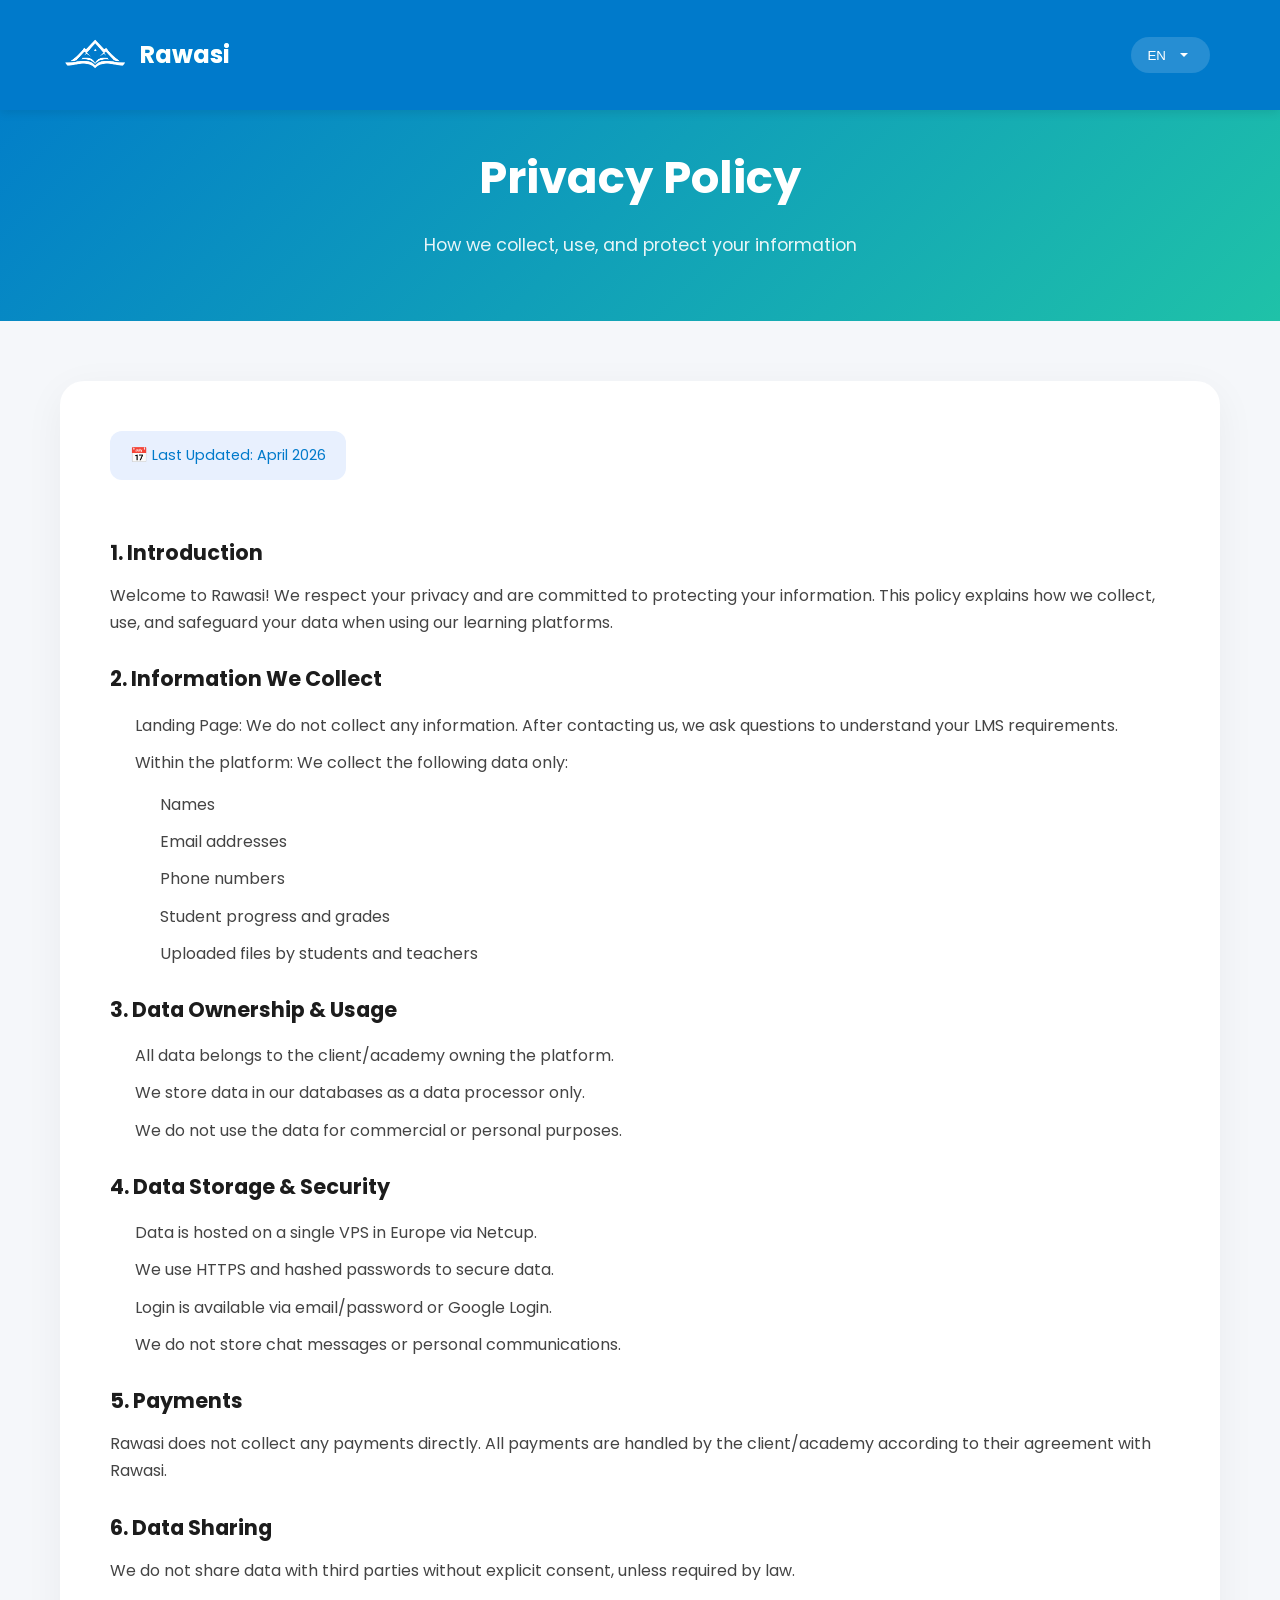
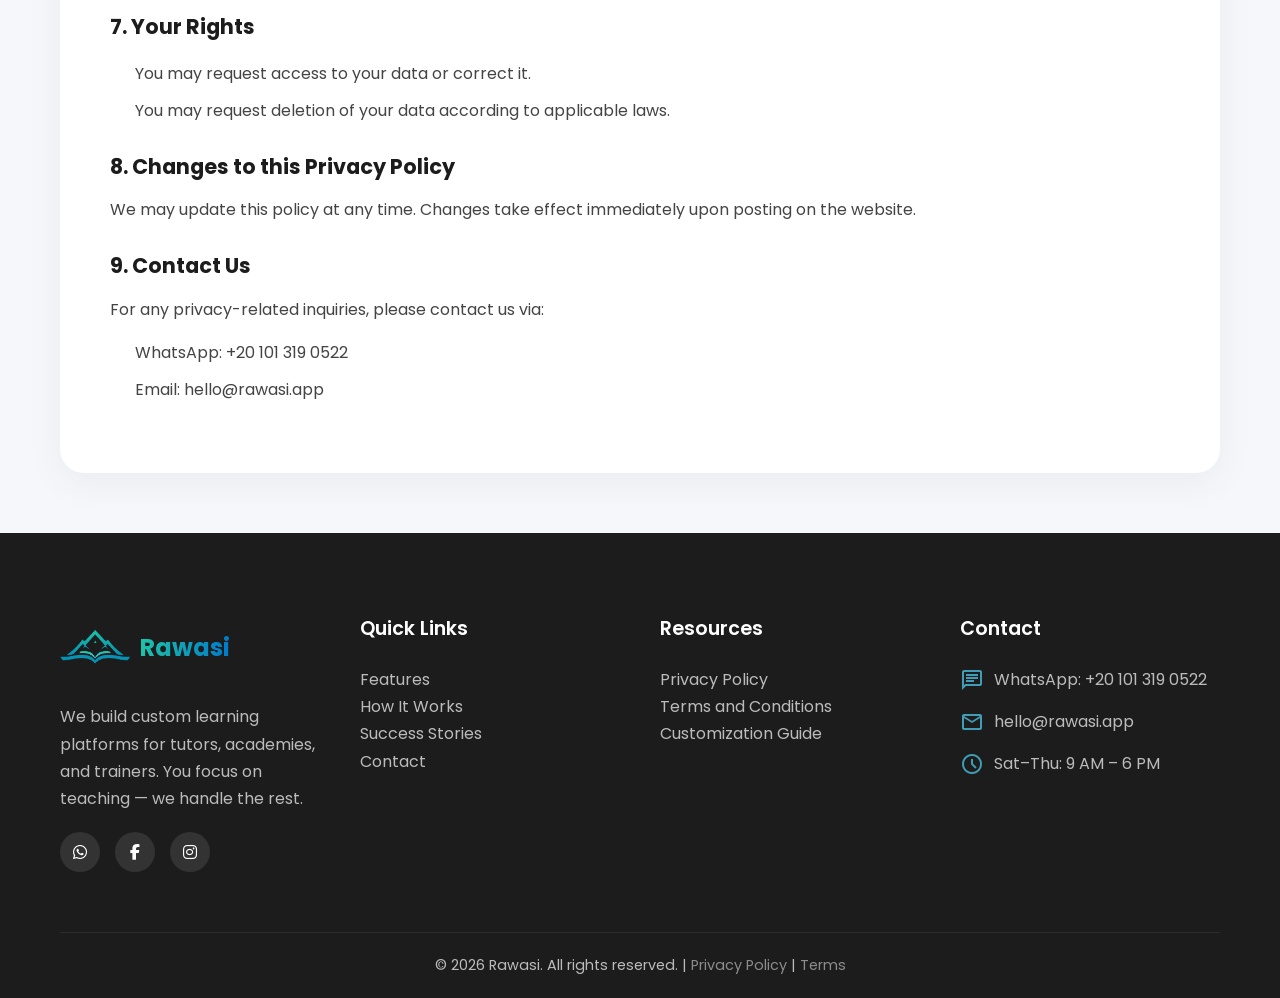
==== privacy-policy.html @ f0b0e308 "updates" ====
<!DOCTYPE html>
<html lang="en" dir="ltr">
<head>
    <meta charset="UTF-8">
    <title data-i18n="page_title">Privacy Policy - Rawasi</title>
    <meta name="viewport" content="width=device-width, initial-scale=1.0">
    <meta name="description" content="Rawasi privacy policy - how we handle your data">

    <!-- Fonts -->
    <link rel="stylesheet" href="https://fonts.googleapis.com/css2?family=Poppins:wght@300;400;500;600;700&display=swap">
    <link rel="stylesheet" href="https://fonts.googleapis.com/css2?family=Tajawal:wght@400;500;700&display=swap">
    <link rel="stylesheet" href="https://fonts.googleapis.com/css2?family=Material+Symbols+Outlined:opsz,wght,FILL,GRAD@24,400,1,0">
    <link rel="stylesheet" href="https://cdnjs.cloudflare.com/ajax/libs/font-awesome/6.4.0/css/all.min.css">
    <link rel="stylesheet" href="assets/css/index.css">

    <style>
        * {
            margin: 0;
            padding: 0;
            box-sizing: border-box;
        }

        :root {
            --primary: #007ACB;
            --primary-dark: #005F9A;
            --secondary: #1FC2A8;
            --accent: #50D4F6;
            --dark: #1C1C1C;
            --light: #FFFFFF;
            --gray: #6B7280;
            --gray-light: #f5f7fa;
            --transition: all 0.3s ease;
        }

        body {
            font-family: 'Poppins', sans-serif;
            color: var(--dark);
            line-height: 1.7;
            background-color: var(--light);
        }

        [lang="ar"] body {
            font-family: 'Tajawal', 'Poppins', sans-serif;
        }

        .container {
            max-width: 1200px;
            margin: 0 auto;
            padding: 0 20px;
        }

        /* Header */
        header {
            position: fixed;
            top: 0;
            left: 0;
            width: 100%;
            padding: 20px 0;
            z-index: 1000;
            transition: var(--transition);
            background: var(--primary);
            box-shadow: 0 2px 10px rgba(0,0,0,0.1);
        }

        .header-container {
            display: flex;
            justify-content: space-between;
            align-items: center;
        }

        .logo {
            display: flex;
            align-items: center;
            gap: 10px;
        }

        .logo img {
            width: 70px;
            height: 70px;
            border-radius: 12px;
            padding: 5px;
            filter: brightness(0) invert(1);
        }

        .logo-text {
            font-size: 1.5rem;
            font-weight: 700;
            color: white;
        }

        .nav-links {
            display: flex;
            gap: 30px;
            align-items: center;
        }

        .nav-link {
            color: white;
            font-weight: 500;
            transition: var(--transition);
        }

        .nav-link:hover {
            color: var(--accent);
        }

        .language-dropdown {
            position: relative;
        }

        .dropdown-toggle {
            display: flex;
            align-items: center;
            background: rgba(255,255,255,0.15);
            border: none;
            color: white;
            cursor: pointer;
            gap: 8px;
            padding: 8px 16px;
            border-radius: 30px;
            font-weight: 500;
        }

        .dropdown-menu {
            position: absolute;
            right: 0;
            top: 100%;
            background: white;
            border-radius: 12px;
            box-shadow: 0 10px 30px rgba(0,0,0,0.15);
            padding: 8px 0;
            min-width: 130px;
            display: none;
            z-index: 100;
        }

        .dropdown-menu.show {
            display: block;
        }

        .dropdown-menu button {
            width: 100%;
            text-align: left;
            padding: 10px 20px;
            background: none;
            border: none;
            cursor: pointer;
            display: flex;
            align-items: center;
            gap: 10px;
            transition: var(--transition);
        }

        .dropdown-menu button:hover {
            background: rgba(0,122,203,0.1);
            color: var(--primary);
        }

        .mobile-menu-btn {
            display: none;
            background: none;
            border: none;
            color: white;
            font-size: 1.8rem;
            cursor: pointer;
        }

        /* Page Header */
        .page-header {
            background: linear-gradient(135deg, var(--primary), var(--secondary));
            padding: 140px 0 60px;
            color: white;
            text-align: center;
        }

        .page-header h1 {
            font-size: 2.8rem;
            margin-bottom: 15px;
        }

        .page-header p {
            font-size: 1.1rem;
            opacity: 0.9;
        }

        /* Content Section */
        .content-section {
            padding: 60px 0;
            background: var(--gray-light);
        }

        .legal-card {
            background: white;
            border-radius: 24px;
            padding: 50px;
            box-shadow: 0 10px 40px rgba(0,0,0,0.05);
        }

        .legal-card h2 {
            color: var(--primary);
            font-size: 1.8rem;
            margin-top: 30px;
            margin-bottom: 15px;
        }

        .legal-card h2:first-of-type {
            margin-top: 0;
        }

        .legal-card h3 {
            font-size: 1.3rem;
            margin-top: 25px;
            margin-bottom: 12px;
            color: var(--dark);
        }

        .legal-card p {
            margin-bottom: 16px;
            color: #444;
        }

        .legal-card ul, .legal-card ol {
            margin: 15px 0 20px 25px;
        }

        .legal-card li {
            margin-bottom: 10px;
            color: #444;
        }

        .last-updated {
            background: #e8f0fe;
            padding: 12px 20px;
            border-radius: 12px;
            margin-bottom: 30px;
            font-size: 0.9rem;
            color: var(--primary);
            display: inline-block;
        }

        hr {
            margin: 30px 0;
            border: none;
            height: 1px;
            background: linear-gradient(90deg, transparent, var(--primary), transparent);
        }

        /* RTL Support */
        [dir="rtl"] {
            text-align: right;
        }

        [dir="rtl"] .legal-card ul,
        [dir="rtl"] .legal-card ol {
            margin: 15px 25px 20px 0;
        }

        [dir="rtl"] .dropdown-menu {
            right: auto;
            left: 0;
        }

        /* Responsive */
        @media (max-width: 768px) {
            .mobile-menu-btn {
                display: block;
            }
            .nav-links {
                position: fixed;
                top: 0;
                right: -100%;
                width: 80%;
                max-width: 300px;
                height: 100vh;
                background: var(--dark);
                flex-direction: column;
                padding: 80px 30px;
                transition: var(--transition);
                z-index: 999;
            }
            .nav-links.active {
                right: 0;
            }
            .page-header h1 {
                font-size: 2rem;
            }
            .legal-card {
                padding: 30px 20px;
            }
            .legal-card h2 {
                font-size: 1.5rem;
            }
        }

        @media (max-width: 480px) {
            .page-header {
                padding: 120px 0 40px;
            }
            .legal-card h2 {
                font-size: 1.3rem;
            }
        }

        .btn-back {
            display: inline-flex;
            align-items: center;
            gap: 8px;
            background: var(--primary);
            color: white;
            padding: 12px 24px;
            border-radius: 40px;
            font-weight: 500;
            margin-top: 30px;
            transition: var(--transition);
        }

        .btn-back:hover {
            background: var(--primary-dark);
            transform: translateX(-5px);
        }

        [dir="rtl"] .btn-back:hover {
            transform: translateX(5px);
        }
    </style>
</head>
<body>
<header id="header">
    <div class="container header-container">
        <a href="index.html" class="logo">
            <img src="assets/images/logo.png" alt="Rawasi Logo">
            <span class="logo-text" data-i18n="Rawasi">Rawasi</span>
        </a>
        <nav class="nav-links" id="nav-links">
            <div class="language-dropdown">
                <button class="dropdown-toggle" aria-expanded="false">
                    <span class="current-lang">EN</span>
                    <span class="material-symbols-outlined">arrow_drop_down</span>
                </button>
                <ul class="dropdown-menu">
                    <li><button data-lang="en">🇬🇧 English</button></li>
                    <li><button data-lang="ar">🇪🇬 العربية</button></li>
                </ul>
            </div>
        </nav>
        <button class="mobile-menu-btn" id="mobile-menu-btn">
            <span class="material-symbols-outlined">menu</span>
        </button>
    </div>
</header>

<main>
    <section class="page-header">
        <div class="container">
            <h1 data-i18n="privacy_page_title">Privacy Policy</h1>
            <p data-i18n="privacy_page_subtitle">How we collect, use, and protect your information</p>
        </div>
    </section>

    <section class="content-section">
        <div class="container">
            <div class="legal-card">
                <div class="last-updated" data-i18n="last_updated">📅 Last Updated: April, 2026</div>

                <!-- ENGLISH CONTENT -->
                <div class="policy-content-en" data-lang-content="en">
                    <h3>1. Introduction</h3>
                    <p>
                        Welcome to Rawasi! We respect your privacy and are committed to protecting your information. This policy explains how we collect, use, and safeguard your data when using our learning platforms.
                    </p>

                    <h3>2. Information We Collect</h3>
                    <ul>
                        <li>Landing Page: We do not collect any information. After contacting us, we ask questions to understand your LMS requirements.</li>
                        <li>Within the platform: We collect the following data only:
                            <ul>
                                <li>Names</li>
                                <li>Email addresses</li>
                                <li>Phone numbers</li>
                                <li>Student progress and grades</li>
                                <li>Uploaded files by students and teachers</li>
                            </ul>
                        </li>
                    </ul>

                    <h3>3. Data Ownership & Usage</h3>
                    <ul>
                        <li>All data belongs to the client/academy owning the platform.</li>
                        <li>We store data in our databases as a data processor only.</li>
                        <li>We do not use the data for commercial or personal purposes.</li>
                    </ul>

                    <h3>4. Data Storage & Security</h3>
                    <ul>
                        <li>Data is hosted on a single VPS in Europe via Netcup.</li>
                        <li>We use HTTPS and hashed passwords to secure data.</li>
                        <li>Login is available via email/password or Google Login.</li>
                        <li>We do not store chat messages or personal communications.</li>
                    </ul>

                    <h3>5. Payments</h3>
                    <p>
                        Rawasi does not collect any payments directly. All payments are handled by the client/academy according to their agreement with Rawasi.
                    </p>

                    <h3>6. Data Sharing</h3>
                    <p>
                        We do not share data with third parties without explicit consent, unless required by law.
                    </p>

                    <h3>7. Your Rights</h3>
                    <ul>
                        <li>You may request access to your data or correct it.</li>
                        <li>You may request deletion of your data according to applicable laws.</li>
                    </ul>

                    <h3>8. Changes to this Privacy Policy</h3>
                    <p>
                        We may update this policy at any time. Changes take effect immediately upon posting on the website.
                    </p>

                    <h3>9. Contact Us</h3>
                    <p>
                        For any privacy-related inquiries, please contact us via:
                    <ul>
                        <li>WhatsApp: +20 101 319 0522</li>
                        <li>Email: hello@rawasi.app</li>
                    </ul>
                    </p>
                </div>

                <!-- ARABIC CONTENT -->
                <div class="policy-content-ar" data-lang-content="ar" style="display: none;">
                    <h3>1. المقدمة</h3>
                    <p>
                        مرحبًا بكم في رواسي! نحن نحترم خصوصيتك وملتزمون بحماية معلوماتك. توضح هذه السياسة كيفية جمع واستخدام وحماية بياناتك عند استخدام منصاتنا التعليمية.
                    </p>

                    <h3>2. المعلومات التي نجمعها</h3>
                    <ul>
                        <li>على صفحة الهبوط: لا نقوم بجمع أي بيانات. بعد تواصلك معنا، نسألك عن احتياجاتك لإنشاء منصتك.</li>
                        <li>في المنصة التعليمية: نقوم بجمع البيانات التالية فقط:
                            <ul>
                                <li>الأسماء</li>
                                <li>البريد الإلكتروني</li>
                                <li>أرقام الهاتف</li>
                                <li>تقدم الطلاب ودرجاتهم</li>
                                <li>الملفات المرفوعة من قبل الطلاب والمعلمين</li>
                            </ul>
                        </li>
                    </ul>

                    <h3>3. ملكية البيانات واستخدامها</h3>
                    <ul>
                        <li>البيانات ملك للعميل/الأكاديمية التي تمتلك المنصة.</li>
                        <li>نخزن البيانات في قواعد بياناتنا كمعالج بيانات فقط.</li>
                        <li>لا نستخدم البيانات لأي أغراض تجارية أو شخصية.</li>
                    </ul>

                    <h3>4. تخزين البيانات وأمانها</h3>
                    <ul>
                        <li>يتم استضافة البيانات على VPS واحد في أوروبا عبر مزود CloudNetcup.</li>
                        <li>نستخدم بروتوكول HTTPS وكلمات مرور مشفرة لضمان الأمان.</li>
                        <li>تسجيل الدخول متاح عبر البريد الإلكتروني وكلمة المرور أو Google Login.</li>
                        <li>لا نقوم بتخزين محادثات الدعم أو أي تواصل شخصي.</li>
                    </ul>

                    <h3>5. المدفوعات</h3>
                    <p>
                        لا نقوم بجمع أي مدفوعات مباشرة. جميع المدفوعات تتم عبر العميل/الأكاديمية وفق اتفاقهم مع Rawasi.
                    </p>

                    <h3>6. مشاركة البيانات</h3>
                    <p>
                        لا يتم مشاركة البيانات مع أي طرف ثالث بدون موافقة صريحة، إلا إذا كان ذلك مطلوبًا بموجب القانون.
                    </p>

                    <h3>7. حقوقك</h3>
                    <ul>
                        <li>يمكنك طلب الوصول إلى بياناتك أو تصحيحها.</li>
                        <li>يمكنك طلب حذف بياناتك وفق القوانين المعمول بها.</li>
                    </ul>

                    <h3>8. تغييرات سياسة الخصوصية</h3>
                    <p>
                        يحق لنا تعديل هذه السياسة في أي وقت. ستصبح التعديلات سارية بمجرد نشرها على الموقع.
                    </p>

                    <h3>9. الاتصال بنا</h3>
                    <p>
                        لأي استفسارات حول سياسة الخصوصية، يرجى التواصل عبر:
                    <ul>
                        <li>واتساب: 01013190522</li>
                        <li>البريد الإلكتروني: hello@rawasi.app</li>
                    </ul>
                    </p>
                </div>
            </div>
        </div>
    </section>
</main>

<footer>
    <div class="container">
        <div class="footer-content">
            <div class="footer-about">
                <div class="footer-logo">
                    <img src="assets/images/logo.png" alt="Rawasi Logo">
                    <span class="footer-logo-text" data-i18n="Rawasi">Rawasi</span>
                </div>
                <p data-i18n="footer_about">We build custom learning platforms for tutors, academies, and trainers. No tech skills needed — just your vision, and we bring it to life.</p>
                <div class="social-links">
                    <a href="#" class="social-link"><i class="fab fa-whatsapp"></i></a>
                    <a href="#" class="social-link"><i class="fab fa-facebook-f"></i></a>
                    <a href="#" class="social-link"><i class="fab fa-instagram"></i></a>
                </div>
            </div>

            <div class="footer-links">
                <h3 class="footer-heading" data-i18n="footer_links1">Quick Links</h3>
                <ul class="footer-links">
                    <li><a href="#features" class="footer-link" data-i18n="footer_link1">Features</a></li>
                    <li><a href="#how-it-works" class="footer-link" data-i18n="footer_link_how">How It Works</a></li>
                    <li><a href="#testimonials" class="footer-link" data-i18n="footer_link_success">Success Stories</a></li>
                    <li><a href="#contact" class="footer-link" data-i18n="footer_link_contact">Contact</a></li>
                </ul>
            </div>

            <div class="footer-links">
                <h3 class="footer-heading" data-i18n="footer_links2">Resources</h3>
                <ul class="footer-links">
                    <li><a href="#" class="footer-link" data-i18n="footer_link5">FAQ</a></li>
                    <li><a href="#" class="footer-link" data-i18n="footer_link6">WhatsApp Support</a></li>
                    <li><a href="#" class="footer-link" data-i18n="footer_link7">Customization Guide</a></li>
                </ul>
            </div>

            <div class="footer-contact">
                <h3 class="footer-heading" data-i18n="footer_contact">Contact Us</h3>
                <p><span class="material-symbols-outlined icon">chat</span> <span data-i18n="footer_whatsapp">WhatsApp: +20 123 456 7890</span></p>
                <p><span class="material-symbols-outlined icon">mail</span> <span data-i18n="footer_email">hello@rawasi.app</span></p>
                <p><span class="material-symbols-outlined icon">schedule</span> <span data-i18n="footer_hours">Sat-Thu: 9am - 6pm</span></p>
            </div>
        </div>

        <div class="footer-bottom">
            <p>&copy; <span data-i18n="footer_copyright">2026 Rawasi. All rights reserved.</span> | <a href="#" class="footer-link" data-i18n="footer_privacy">Privacy Policy</a> | <a href="#" class="footer-link" data-i18n="footer_terms">Terms</a></p>
        </div>
    </div>
</footer>
<script src="assets/js/localization.js"></script>
<script>

    let currentLang = localStorage.getItem('rawasi-lang') || 'en';

    function updatePageLanguage(lang) {
        currentLang = lang;
        localStorage.setItem('rawasi-lang', lang);
        document.documentElement.lang = lang;
        document.documentElement.dir = lang === 'ar' ? 'rtl' : 'ltr';

        document.querySelectorAll('[data-i18n]').forEach(el => {
            const key = el.getAttribute('data-i18n');
            if (translations[lang] && translations[lang][key]) {
                if (el.tagName === 'INPUT' || el.tagName === 'TEXTAREA') {
                    el.value = translations[lang][key];
                } else {
                    el.innerHTML = translations[lang][key];
                }
            }
        });

        // Toggle content sections
        document.querySelectorAll('[data-lang-content]').forEach(section => {
            section.style.display = section.getAttribute('data-lang-content') === lang ? 'block' : 'none';
        });

        document.querySelectorAll('.current-lang').forEach(el => {
            el.textContent = lang === 'en' ? 'EN' : 'الع';
        });
    }

    // Mobile menu
    const mobileBtn = document.getElementById('mobile-menu-btn');
    const navLinks = document.getElementById('nav-links');
    if(mobileBtn) {
        mobileBtn.addEventListener('click', () => {
            navLinks.classList.toggle('active');
        });
    }

    // Language dropdown
    const dropdownToggle = document.querySelector('.dropdown-toggle');
    const dropdownMenu = document.querySelector('.dropdown-menu');
    if(dropdownToggle) {
        dropdownToggle.addEventListener('click', (e) => {
            e.stopPropagation();
            dropdownMenu.classList.toggle('show');
        });
    }

    document.querySelectorAll('.dropdown-menu button').forEach(btn => {
        btn.addEventListener('click', (e) => {
            const lang = btn.dataset.lang;
            updatePageLanguage(lang);
            dropdownMenu.classList.remove('show');
        });
    });

    document.addEventListener('click', () => {
        if(dropdownMenu) dropdownMenu.classList.remove('show');
    });

    // Initialize
    updatePageLanguage(currentLang);
</script>
</body>
</html>
---- assets/css/index.css ----
:root {
    --primary: #007ACB;        /* Main blue from the mountain */
    --primary-dark: #005F9A;   /* Darker shade for hover/effects */
    --secondary: #1FC2A8;      /* Greenish-teal from the base/book */
    --accent: #50D4F6;         /* Light cyan accent (snow/highlight) */
    --accent-light: #A1ECFB;   /* Lighter aqua tone */
    --neutral: #F5F7F9;        /* Light neutral for backgrounds */
    --dark: #1C1C1C;           /* Almost black for contrast */
    --light: #FFFFFF;          /* Pure white */
    --gray: #6B7280;           /* Medium gray for UI */
    --success: #28A745;
    --warning: #FFC107;
    --danger: #DC3545;
    --transition: all 0.3s cubic-bezier(0.25, 0.8, 0.25, 1);
    --shadow-sm: 0 1px 3px rgba(0, 0, 0, 0.12), 0 1px 2px rgba(0, 0, 0, 0.24);
    --shadow-md: 0 4px 6px rgba(0, 0, 0, 0.1), 0 1px 3px rgba(0, 0, 0, 0.08);
    --shadow-lg: 0 10px 20px rgba(0, 0, 0, 0.1), 0 6px 6px rgba(0, 0, 0, 0.1);
    --shadow-xl: 0 15px 30px rgba(0, 0, 0, 0.11), 0 10px 10px rgba(0, 0, 0, 0.08);
}


* {
    margin: 0;
    padding: 0;
    box-sizing: border-box;
}

ul {
    list-style: none;
}

body {
    font-family: 'Poppins', sans-serif;
    color: var(--dark);
    line-height: 1.6;
    overflow-x: hidden;
    background-color: var(--light);
}

a {
    text-decoration: none;
    color: inherit;
}

.container {
    width: 100%;
    max-width: 1200px;
    margin: 0 auto;
    padding: 0 20px;
}

/* Animations */
@keyframes fadeIn {
    from {
        opacity: 0;
    }
    to {
        opacity: 1;
    }
}

@keyframes slideUp {
    from {
        opacity: 0;
        transform: translateY(30px);
    }
    to {
        opacity: 1;
        transform: translateY(0);
    }
}

@keyframes slideLeft {
    from {
        opacity: 0;
        transform: translateX(30px);
    }
    to {
        opacity: 1;
        transform: translateX(0);
    }
}

@keyframes slideRight {
    from {
        opacity: 0;
        transform: translateX(-30px);
    }
    to {
        opacity: 1;
        transform: translateX(0);
    }
}

/* Add to your CSS: */
.desktop-auth {
    display: flex;
    align-items: center;
}

.mobile-auth {
    display: none;
}

@media (max-width: 768px) {
    .desktop-auth {
        display: none;
    }

    .mobile-auth {
        display: flex;
        flex-direction: column;
        gap: 10px;
        padding: 20px;
        margin-top: auto; /* Push to bottom of drawer */
    }

    .mobile-auth .btn {
        width: 100%;
    }
}

@keyframes float {
    0% {
        transform: translateY(0px);
    }
    50% {
        transform: translateY(-10px);
    }
    100% {
        transform: translateY(0px);
    }
}

/* Add dropdown styles: */
.language-dropdown {
    position: relative;
    margin-right: 15px;
}

.dropdown-toggle {
    display: flex;
    align-items: center;
    background: none;
    border: none;
    color: white;
    cursor: pointer;
    gap: 5px;
}

.dropdown-menu {
    position: absolute;
    right: 0;
    top: 100%;
    background: white;
    border-radius: 8px;
    box-shadow: 0 2px 10px rgba(0, 0, 0, 0.1);
    padding: 10px 0;
    min-width: 120px;
    display: none;
    z-index: 100;
}

.dropdown-menu.show {
    display: block;
}

.dropdown-menu button {
    width: 100%;
    text-align: left;
    padding: 8px 15px;
    background: none;
    border: none;
    cursor: pointer;
}

/* Mobile styles */
@media (max-width: 768px) {
    .language-dropdown {
        margin: 20px 0;
        width: 100%;
    }

    .dropdown-menu {
        position: static;
        width: 100%;
    }
}

.animate {
    opacity: 0;
}

.fade-in {
    animation: fadeIn 1s ease forwards;
}

.slide-up {
    animation: slideUp 0.8s ease forwards;
}

.slide-left {
    animation: slideLeft 0.8s ease forwards;
}

.slide-right {
    animation: slideRight 0.8s ease forwards;
}

.float {
    animation: float 3s ease-in-out infinite;
}

.delay-1 {
    animation-delay: 0.2s;
}

.delay-2 {
    animation-delay: 0.4s;
}

.delay-3 {
    animation-delay: 0.6s;
}

.delay-4 {
    animation-delay: 0.8s;
}

/* Header */
header {
    position: fixed;
    top: 0;
    left: 0;
    width: 100%;
    padding: 20px 0;
    z-index: 1000;
    transition: var(--transition);
}

header.scrolled {
    background-color: var(--primary);
    box-shadow: var(--shadow-md);
    padding: 15px 0;
}

.header-container {
    display: flex;
    justify-content: space-between;
    align-items: center;
}

.logo {
    display: flex;
    align-items: center;
    gap: 10px;

}

.scrolled .logo {
    filter: brightness(0) invert(1);
}

.scrolled .logo-text {
    color: white;
}

.logo img {
    width: 70px;
    height: 70px;
}

.logo-text {
    font-size: 1.5rem;
    font-weight: 700;
    background: linear-gradient(90deg, var(--secondary), var(--accent));
    -webkit-background-clip: text;
    background-clip: text;
    color: transparent;
}

.nav-links {
    display: flex;
    gap: 30px;
}

.nav-link {
    color: white;
    font-weight: 500;
    position: relative;
    transition: var(--transition);
}

.nav-link:hover {
    color: var(--accent);
}

.nav-link::after {
    content: '';
    position: absolute;
    bottom: -5px;
    left: 0;
    width: 0;
    height: 2px;
    background: var(--accent);
    transition: var(--transition);
}

.nav-link:hover::after {
    width: 100%;
}

.header-actions {
    display: flex;
    gap: 15px;
}

/* Updated Header Actions */
.header-actions {
    display: flex;
    align-items: center;
    gap: 15px;
}

/* Language Dropdown - Enhanced */
.language-dropdown {
    position: relative;
    margin-right: 10px;
}

.dropdown-toggle {
    display: flex;
    align-items: center;
    background: rgba(255, 255, 255, 0.1);
    border: none;
    color: white;
    cursor: pointer;
    gap: 8px;
    padding: 8px 16px;
    border-radius: 30px;
    font-weight: 500;
    transition: var(--transition);
    margin: auto;
}

.dropdown-toggle:hover {
    background: rgba(255, 255, 255, 0.2);
}

.dropdown-toggle .material-symbols-outlined {
    font-size: 20px;
    transition: transform 0.3s ease;
}

.dropdown-toggle[aria-expanded="true"] .material-symbols-outlined {
    transform: rotate(180deg);
}

.dropdown-menu {
    position: absolute;
    right: 0;
    top: calc(100% + 10px);
    background: white;
    border-radius: 12px;
    box-shadow: var(--shadow-xl);
    padding: 10px 0;
    min-width: 140px;
    display: none;
    z-index: 100;
    opacity: 0;
    transform: translateY(10px);
    transition: all 0.3s ease;
}

.dropdown-menu.show {
    display: block;
    opacity: 1;
    transform: translateY(0);
}

.dropdown-menu button {
    width: 100%;
    text-align: left;
    padding: 10px 20px;
    background: none;
    border: none;
    cursor: pointer;
    display: flex;
    align-items: center;
    gap: 10px;
    transition: var(--transition);
}

.dropdown-menu button:hover {
    background: rgba(78, 99, 217, 0.1);
    color: var(--primary);
}

/* Auth Buttons - Desktop */
.desktop-auth {
    display: flex;
    gap: 10px;
}

/* Auth Buttons - Mobile */
.mobile-auth {
    display: none;
    flex-direction: column;
    gap: 12px;
    padding: 20px;
    margin-top: 20px;
    width: 100%;
}

.mobile-auth .btn {
    width: 100%;
    text-align: center;
}

/* Mobile Menu Adjustments */
@media (max-width: 768px) {
    .desktop-auth {
        display: none;
    }

    .mobile-auth {
        display: flex;
    }

    .language-dropdown {
        margin: 20px 0;
        width: 100%;
    }

    .dropdown-menu {
        width: 100%;
        box-shadow: none;
        background: rgba(255, 255, 255);
    }

    .dropdown-menu button {
        color: black;
        padding: 12px 20px;
    }

    .dropdown-menu button:hover {
        background: var(--primary);
        color: white;
    }

    .nav-links {
        align-items: flex-start;
        padding: 30px;
    }
}

.btn {
    display: inline-flex;
    align-items: center;
    justify-content: center;
    padding: 10px 20px;
    border-radius: 30px;
    font-weight: 500;
    transition: var(--transition);
    cursor: pointer;
}

.btn-outline {
    border: 2px solid white;
    color: white;
    background: transparent;
}

.btn-outline:hover {
    background: white;
    color: var(--dark);
}

.btn-primary {
    background: linear-gradient(135deg, var(--secondary), var(--primary));
    color: white;
    border: none;
    box-shadow: var(--shadow-sm);
}

.btn-primary:hover {
    transform: translateY(-2px);
    box-shadow: var(--shadow-md);
}

.mobile-menu-btn {
    display: none;
    background: none;
    border: none;
    color: white;
    font-size: 1.5rem;
    cursor: pointer;
}

/* Hero Section */
.hero {
    position: relative;
    height: 100vh;
    min-height: 700px;
    display: flex;
    align-items: center;
    background: linear-gradient(rgba(11, 12, 13, 0.7), rgba(11, 12, 13, 0.7)), url('../images/background.jpg') no-repeat center center/cover;
    overflow: hidden;
    clip-path: ellipse(100% 100% at 50% 0%);
}


.hero-content {
    text-align: center;
    color: white;
    max-width: 800px;
    margin: 0 auto;
    padding-top: 80px;
}

.hero-title {
    font-size: 3.5rem;
    font-weight: 700;
    margin-bottom: 20px;
    line-height: 1.2;
}

.hero-subtitle {
    font-size: 1.2rem;
    margin-bottom: 30px;
    opacity: 0.9;
}

.highlight {
    background: linear-gradient(90deg, var(--accent), var(--secondary));
    -webkit-background-clip: text;
    background-clip: text;
    color: transparent;
}

.hero-cta {
    display: flex;
    gap: 15px;
    justify-content: center;
    margin-top: 40px;
}

.btn-lg {
    padding: 15px 30px;
    font-size: 1.1rem;
}

.btn-accent {
    background: var(--accent);
    color: var(--dark);
    font-weight: 600;
}

.btn-accent:hover {
    transform: translateY(-2px);
    box-shadow: 0 10px 20px rgba(56, 224, 242, 0.3);
}

.scroll-down {
    position: absolute;
    bottom: 30px;
    left: 50%;
    transform: translateX(-50%);
    color: white;
    font-size: 1.5rem;
    animation: float 2s ease-in-out infinite;
    cursor: pointer;
}

/* Features Section */
.section {
    padding: 50px 0;
}

.section-title {
    text-align: center;
    margin-bottom: 60px;
}

.section-title h2 {
    font-size: 2.5rem;
    font-weight: 700;
    margin-bottom: 15px;
    background: linear-gradient(90deg, var(--primary), var(--secondary));
    -webkit-background-clip: text;
    background-clip: text;
    color: transparent;
}

.section-title p {
    font-size: 1.1rem;
    color: var(--gray);
    max-width: 700px;
    margin: 0 auto;
}

.features-grid {
    display: grid;
    grid-template-columns: repeat(auto-fit, minmax(300px, 1fr));
    gap: 30px;
}

.feature-card {
    background: white;
    border-radius: 15px;
    padding: 30px;
    box-shadow: var(--shadow-sm);
    transition: var(--transition);
    text-align: center;
}

.feature-card:hover {
    transform: translateY(-10px);
    box-shadow: var(--shadow-lg);
}

.feature-icon {
    width: 80px;
    height: 80px;
    margin: 0 auto 20px;
    display: flex;
    align-items: center;
    justify-content: center;
    background: linear-gradient(135deg, var(--primary), var(--secondary));
    border-radius: 20px;
    color: white;
    font-size: 2rem;
    box-shadow: 0 10px 20px rgba(78, 99, 217, 0.2);
}

.feature-card h3 {
    font-size: 1.3rem;
    margin-bottom: 15px;
    color: var(--dark);
}

.feature-card p {
    color: var(--gray);
}

/* Pricing Section */
.pricing {
    background-color: #f8f9ff;
}

.toggle-container {
    display: flex;
    align-items: center;
    justify-content: center;
    margin-bottom: 50px;
    gap: 15px;
}

.toggle-label {
    font-weight: 500;
    color: var(--gray);
    transition: var(--transition);
}

.toggle-label.active {
    color: var(--primary);
    font-weight: 600;
}

.toggle-switch {
    position: relative;
    display: inline-block;
    width: 60px;
    height: 30px;
}

.toggle-switch input {
    opacity: 0;
    width: 0;
    height: 0;
}

.slider {
    position: absolute;
    cursor: pointer;
    top: 0;
    left: 0;
    right: 0;
    bottom: 0;
    background: linear-gradient(135deg, var(--primary), var(--secondary));
    transition: var(--transition);
    border-radius: 34px;
}

.slider:before {
    position: absolute;
    content: "";
    height: 22px;
    width: 22px;
    left: 4px;
    bottom: 4px;
    background-color: white;
    transition: var(--transition);
    border-radius: 50%;
}

input:checked + .slider:before {
    transform: translateX(30px);
}

.pricing-cards {
    display: grid;
    grid-template-columns: repeat(auto-fit, minmax(280px, 1fr));
    gap: 25px;
}

.pricing-card {
    background: white;
    border-radius: 15px;
    padding: 30px;
    box-shadow: var(--shadow-sm);
    transition: var(--transition);
    position: relative;
    overflow: hidden;
}

.pricing-card:hover {
    transform: translateY(-5px);
    box-shadow: var(--shadow-md);
}

.pricing-card.popular {
    border: 2px solid var(--primary);
    position: relative;
}

.popular-badge {
    position: absolute;
    top: 15px;
    right: 15px;
    background: linear-gradient(135deg, var(--primary), var(--secondary));
    color: white;
    padding: 5px 15px;
    border-radius: 20px;
    font-size: 0.8rem;
    font-weight: 600;
}

.pricing-card h3 {
    font-size: 1.5rem;
    margin-bottom: 15px;
    color: var(--dark);
}

.price {
    font-size: 2.5rem;
    font-weight: 700;
    margin-bottom: 15px;
    color: var(--primary);
}

.price span {
    font-size: 1rem;
    font-weight: 400;
    color: var(--gray);
}

.price-desc {
    color: var(--gray);
    margin-bottom: 25px;
    min-height: 60px;
}

.divider {
    height: 1px;
    background: #eee;
    margin: 20px 0;
}

.feature-list {
    margin-bottom: 30px;
}

.feature-item {
    display: flex;
    align-items: center;
    margin-bottom: 12px;
    font-size: 0.95rem;
}

.feature-item .icon {
    color: var(--success);
    margin-right: 10px;
    font-size: 1.2rem;
}

.pricing-btn {
    width: 100%;
    padding: 12px;
    border-radius: 30px;
    font-weight: 600;
    transition: var(--transition);
    text-align: center;
    display: block;
}

.btn-outline-primary {
    border: 2px solid var(--primary);
    color: var(--primary);
    background: transparent;
}

.btn-outline-primary:hover {
    background: var(--primary);
    color: white;
}

/* CTA Section */
.cta {
    background: linear-gradient(135deg, var(--primary), var(--secondary));
    color: white;
    padding: 100px 0;
    text-align: center;
    position: relative;
    overflow: hidden;
}

.cta::before {
    content: '';
    position: absolute;
    top: 0;
    left: 0;
    width: 100%;
    height: 100%;
    background: url('https://www.transparenttextures.com/patterns/diagonal-striped-brick.png');
    opacity: 0.05;
    pointer-events: none;
}

.cta h2 {
    font-size: 2.5rem;
    margin-bottom: 20px;
    font-weight: 700;
}

.cta p {
    font-size: 1.2rem;
    max-width: 700px;
    margin: 0 auto 40px;
    opacity: 0.9;
}

.cta-btn {
    background: white;
    color: var(--primary);
    font-weight: 600;
    padding: 15px 40px;
    border-radius: 30px;
    display: inline-block;
    box-shadow: 0 10px 30px rgba(0, 0, 0, 0.2);
    transition: var(--transition);
}

.cta-btn:hover {
    transform: translateY(-5px) scale(1.05);
    box-shadow: 0 15px 40px rgba(0, 0, 0, 0.3);
}

/* Footer */
footer {
    background-color: var(--dark);
    color: white;
    padding: 80px 0 0;
}

.footer-content {
    display: grid;
    grid-template-columns: repeat(auto-fit, minmax(200px, 1fr));
    gap: 40px;
    margin-bottom: 60px;
}

.footer-logo {
    display: flex;
    align-items: center;
    gap: 10px;
    margin-bottom: 20px;
}

.footer-logo img {
    width: 70px;
    height: 70px;
}

.footer-logo-text {
    font-size: 1.5rem;
    font-weight: 700;
    background: linear-gradient(90deg, var(--secondary), var(--primary));
    -webkit-background-clip: text;
    background-clip: text;
    color: transparent;
}

.footer-about p {
    opacity: 0.7;
    margin-bottom: 20px;
}

.social-links {
    display: flex;
    gap: 15px;
}

.social-link {
    width: 40px;
    height: 40px;
    border-radius: 50%;
    background: rgba(255, 255, 255, 0.1);
    display: flex;
    align-items: center;
    justify-content: center;
    transition: var(--transition);
    color: white;
}

.social-link:hover {
    background: var(--primary);
    transform: translateY(-3px);
}

.footer-heading {
    font-size: 1.2rem;
    font-weight: 600;
    margin-bottom: 20px;
    color: white;
}

.footer-links {
    list-style: none;
}

.footer-link {
    margin-bottom: 12px;
    opacity: 0.7;
    transition: var(--transition);
}

.footer-link:hover {
    opacity: 1;
    color: var(--accent);
    padding-left: 5px;
}

.footer-contact p {
    display: flex;
    align-items: center;
    gap: 10px;
    margin-bottom: 15px;
    opacity: 0.7;
}

.footer-contact .icon {
    color: var(--accent);
}

.footer-bottom {
    padding: 20px 0;
    border-top: 1px solid rgba(255, 255, 255, 0.1);
    text-align: center;
    opacity: 0.7;
    font-size: 0.9rem;
}

/* Responsive */
@media (max-width: 992px) {
    .hero-title {
        font-size: 2.8rem;
    }

    .section {
        padding: 80px 0;
    }
}

@media (max-width: 768px) {
    .mobile-menu-btn {
        display: block;
        z-index: 1001;
    }

    .nav-links {
        position: fixed;
        top: 0;
        right: -100%;
        width: 80%;
        max-width: 300px;
        height: 100vh;
        background: var(--dark);
        flex-direction: column;
        align-items: center;
        justify-content: center;
        gap: 30px;
        transition: var(--transition);
        z-index: 1000;
    }

    .nav-links.active {
        right: 0;
    }

    .hero-title {
        font-size: 2.3rem;
    }

    .hero-subtitle {
        font-size: 1.1rem;
    }

    .hero-cta {
        flex-direction: column;
        gap: 15px;
    }

    .section-title h2 {
        font-size: 2rem;
    }

    .cta h2 {
        font-size: 2rem;
    }
}

@media (max-width: 576px) {
    .hero-title {
        font-size: 2rem;
    }

    .section-title h2 {
        font-size: 1.8rem;
    }

    .pricing-cards {
        grid-template-columns: 1fr;
    }

    .cta h2 {
        font-size: 1.8rem;
    }

    .hero {
        position: sticky;
        top: 0;
        height: 100vh;
        background: linear-gradient(rgba(11, 12, 13, 0.7), rgba(11, 12, 13, 0.7)), url('../images/background.jpg') no-repeat center center/cover;
        display: flex;
        align-items: center;
        justify-content: center;
        z-index: 1;
        transition: all 0.5s ease;
        will-change: opacity, transform;
        clip-path: none;
    }

    .hero.scrolled {
        opacity: 0;
        transform: translateY(-50px);
        pointer-events: none;
    }

}

.pricing-card.enterprise {
    border: 2px solid var(--secondary);
    position: relative;
}

.pricing-card.enterprise::before {
    content: '';
    position: absolute;
    top: 0;
    left: 0;
    right: 0;
    height: 4px;
    background: linear-gradient(90deg, var(--primary), var(--secondary));
}

.pricing-card.enterprise .popular-badge {
    background: linear-gradient(135deg, var(--secondary), var(--primary-dark));
}

.pricing-card.enterprise .feature-item .icon {
    color: var(--secondary);
}

.pricing-card.enterprise .pricing-btn {
    background: linear-gradient(135deg, var(--secondary), var(--primary-dark));
    color: white;
    border: none;
}

/* RTL Layout */
[dir="rtl"] {
    text-align: right;
}

[dir="rtl"] .hero-cta,
[dir="rtl"] .features-grid,
[dir="rtl"] .pricing-cards {
    direction: rtl;
}

[dir="rtl"] .nav-link::after {
    left: auto;
    right: 0;
}

[dir="rtl"] .popular-badge {
    right: auto;
    left: 15px;
}

[dir="rtl"] .social-links,
[dir="rtl"] .footer-content {
    direction: rtl;
}

/* Language switcher */
.language-switcher {
    display: flex;
    gap: 10px;
    margin-left: 20px;
}

.lang-btn {
    background: none;
    border: none;
    color: white;
    cursor: pointer;
    font-weight: 600;
    padding: 5px 10px;
    border-radius: 4px;
    transition: var(--transition);
    font-family: 'Poppins', 'Tajawal', sans-serif;
}

.lang-btn.active {
    background: rgba(255, 255, 255, 0.2);
}

[dir="rtl"] .feature-item .icon {
    margin-right: 0;
    margin-left: 10px;
}

[lang="ar"] body {
    font-family: 'Tajawal', 'Poppins', sans-serif;
}

[lang="ar"] .material-symbols-outlined {
    font-family: 'Material Symbols Outlined';
}

/* Section spacing */
.social-proof-section {
    padding: 80px 0;
}

/* Card */
.testimonial-card {
    max-width: 720px;
    margin: 0 auto;
    padding: 32px 28px;
    border-radius: 16px;
    background: #fff;
    border: 1px solid #eee;
    box-shadow: 0 10px 30px rgba(0,0,0,0.04);
    text-align: center;
}

/* Header (logo) */
.testimonial-header {
    margin-bottom: 20px;
}

.testimonial-logo {
    max-height: 100px;
    object-fit: contain;
    opacity: 0.9;
}

/* Text */
.testimonial-text {
    font-size: 16px;
    line-height: 1.9;
    color: #333;
    margin-bottom: 20px;
    font-weight: 400;
}

/* Stars */
.testimonial-rating {
    margin-bottom: 16px;
}

.testimonial-rating i {
    color: #FFB800;
    margin: 0 2px;
    font-size: 14px;
}

/* Author block */
.testimonial-author {
    font-size: 15px;
    color: #222;
}

.testimonial-author strong {
    display: block;
    font-size: 16px;
    margin-bottom: 4px;
}

/* Stats */
.author-stats {
    font-size: 14px;
    color: #666;
    margin-top: 2px;
}

/* Role */
.author-role {
    font-size: 13px;
    color: #999;
    margin-top: 6px;
}

/* Responsive */
@media (max-width: 768px) {
    .testimonial-card {
        padding: 24px 18px;
    }

    .testimonial-text {
        font-size: 15px;
    }
}
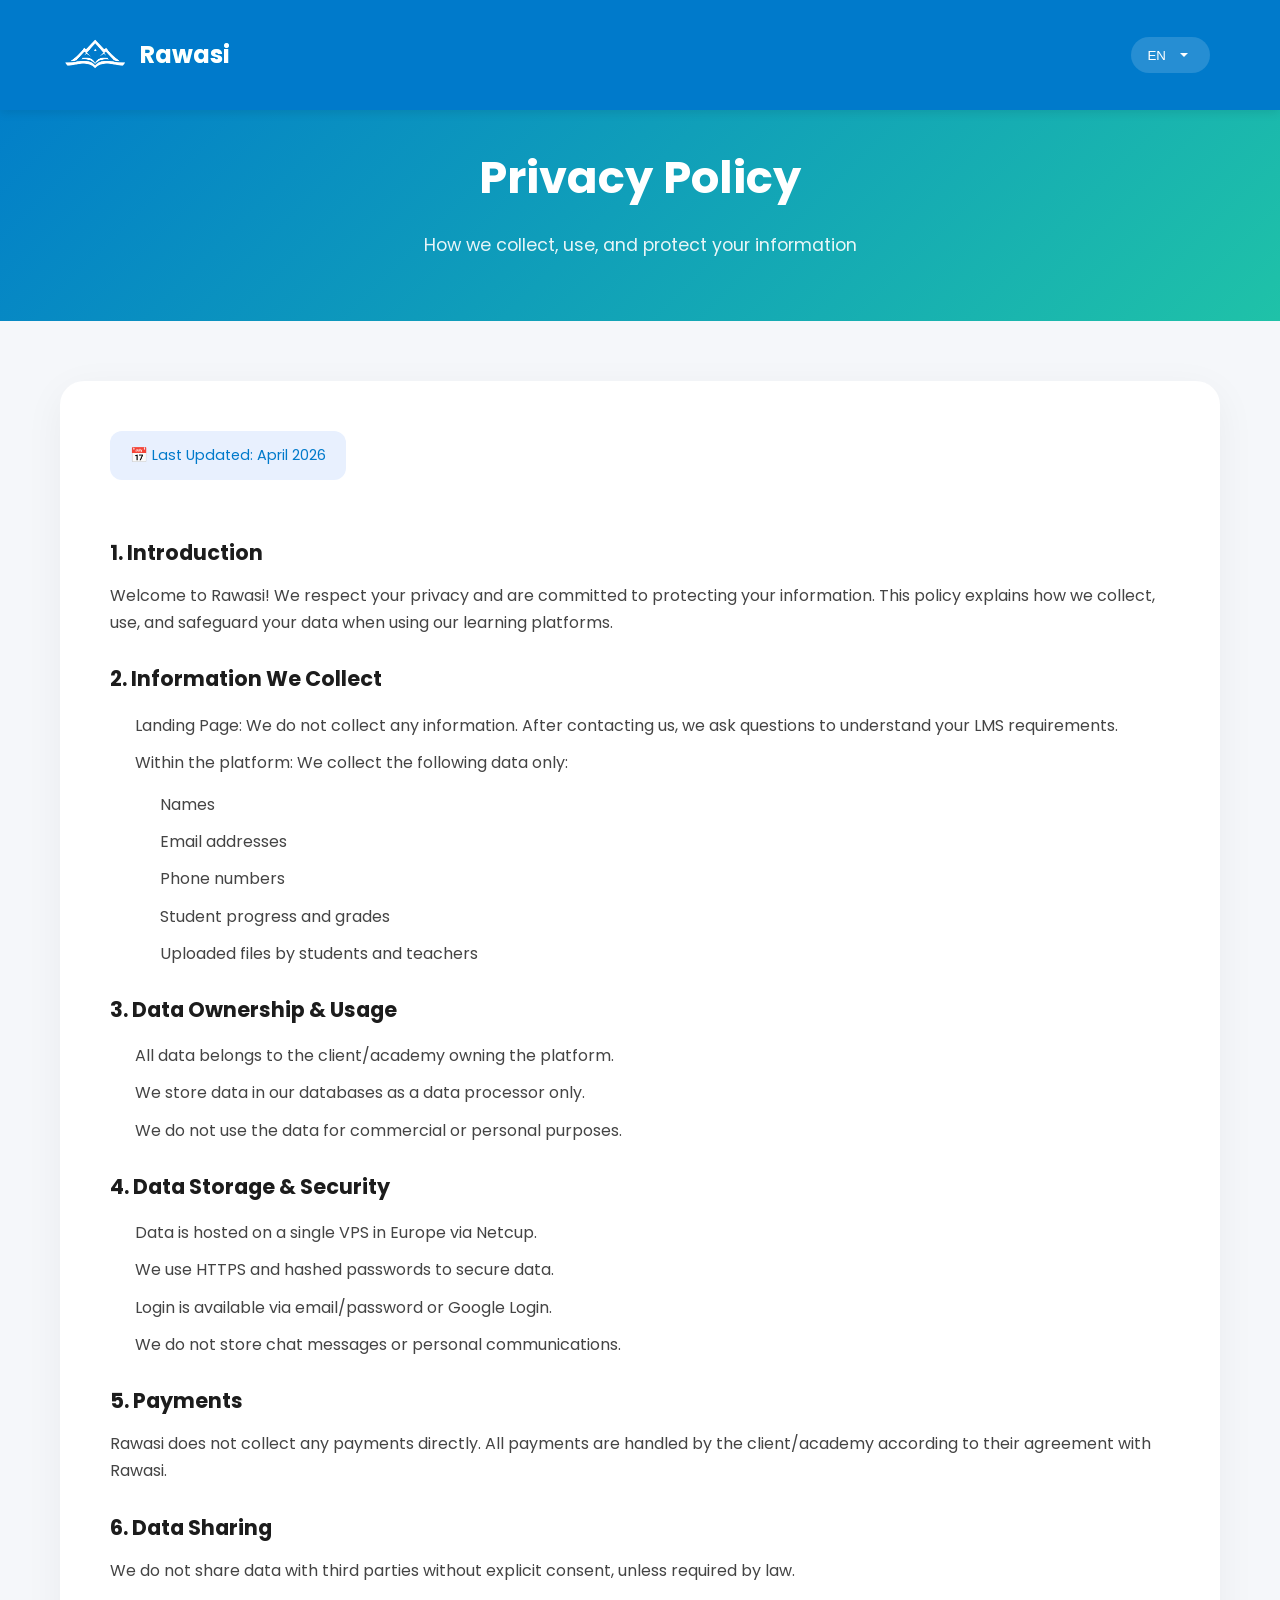
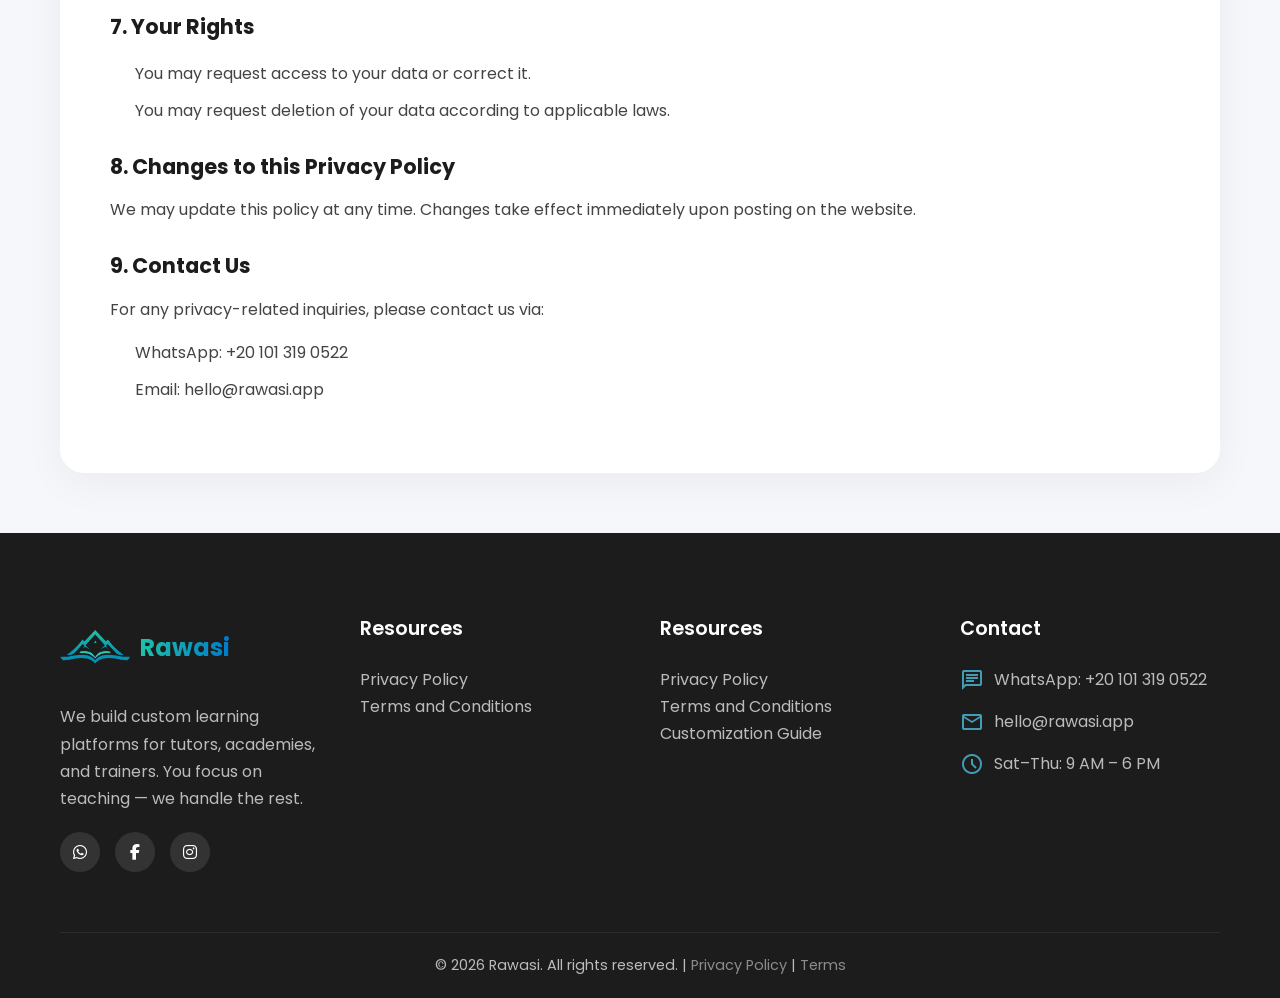
==== commit dd176d24: "updates" ====
--- a/privacy-policy.html
+++ b/privacy-policy.html
@@ -517,12 +517,10 @@
             </div>
 
             <div class="footer-links">
-                <h3 class="footer-heading" data-i18n="footer_links1">Quick Links</h3>
+                <h3 class="footer-heading" data-i18n="footer_links2">Resources</h3>
                 <ul class="footer-links">
-                    <li><a href="#features" class="footer-link" data-i18n="footer_link1">Features</a></li>
-                    <li><a href="#how-it-works" class="footer-link" data-i18n="footer_link_how">How It Works</a></li>
-                    <li><a href="#testimonials" class="footer-link" data-i18n="footer_link_success">Success Stories</a></li>
-                    <li><a href="#contact" class="footer-link" data-i18n="footer_link_contact">Contact</a></li>
+                    <li><a href="privacy-policy" class="footer-link" data-i18n="footer_link5">Privacy Policy</a></li>
+                    <li><a href="terms-and-conditions" class="footer-link" data-i18n="footer_link6">Terms and Conditions</a></li>
                 </ul>
             </div>
 
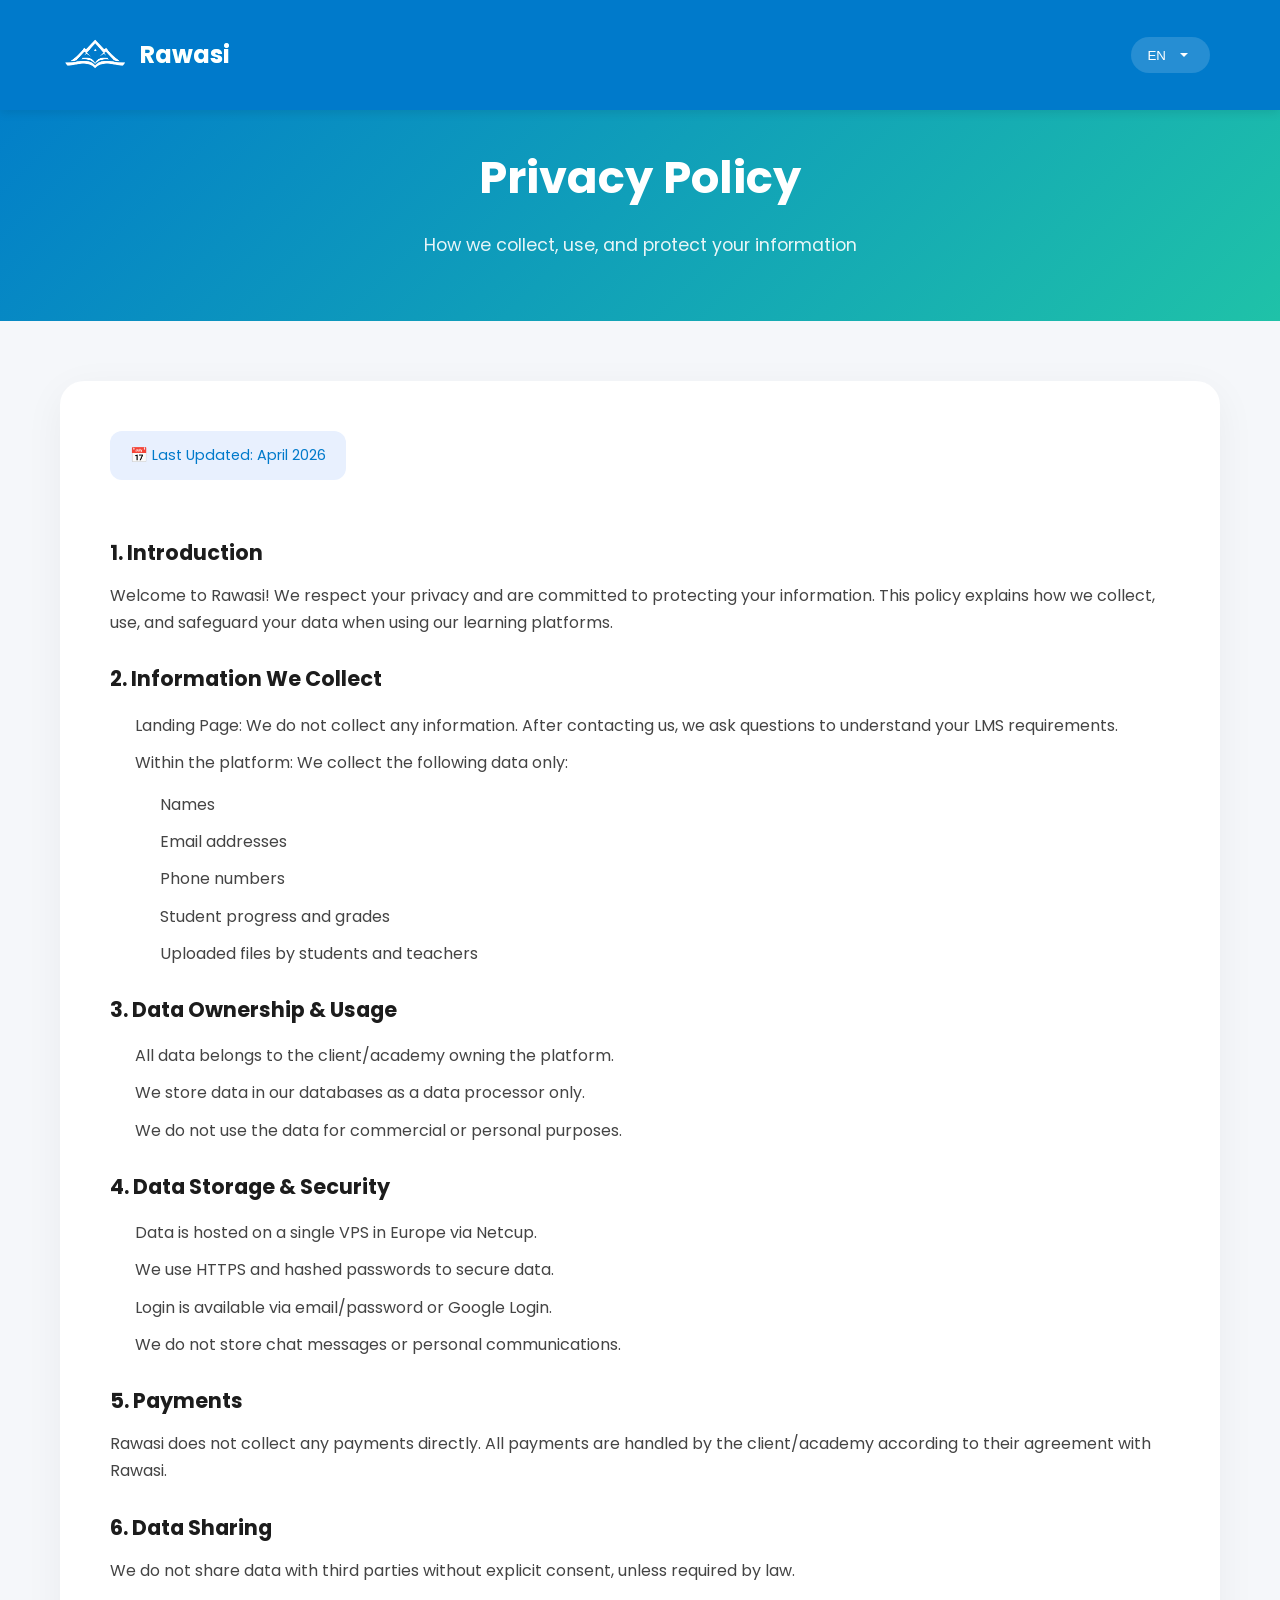
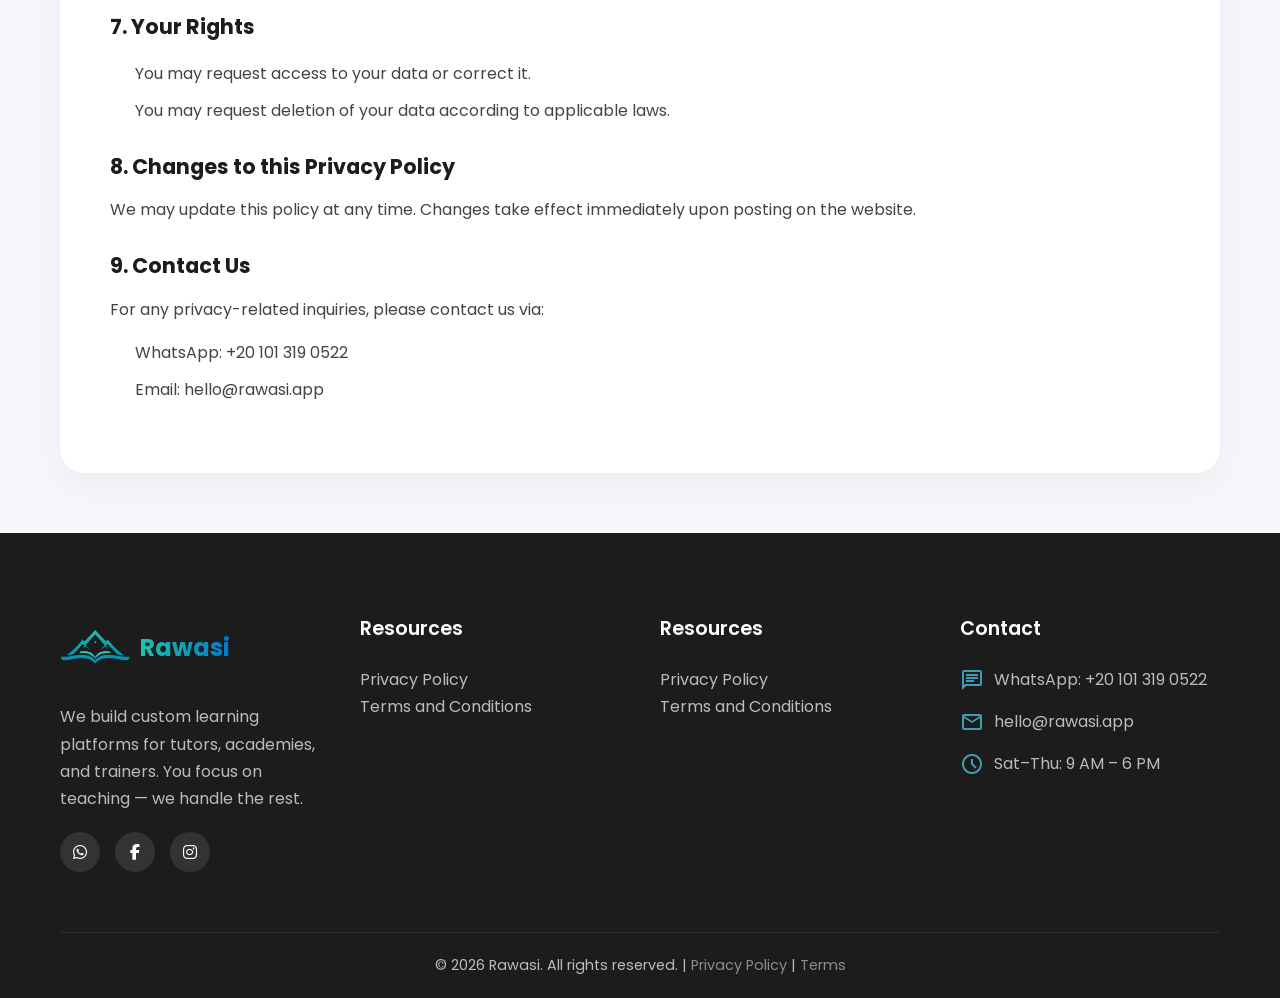
==== commit 04f16ad7: "changes" ====
--- a/privacy-policy.html
+++ b/privacy-policy.html
@@ -5,6 +5,11 @@
     <title data-i18n="page_title">Privacy Policy - Rawasi</title>
     <meta name="viewport" content="width=device-width, initial-scale=1.0">
     <meta name="description" content="Rawasi privacy policy - how we handle your data">
+    <link rel="icon" type="image/png" href="assets/favicon/favicon-96x96.png" sizes="96x96" />
+    <link rel="icon" type="image/svg+xml" href="assets/favicon/favicon.svg" />
+    <link rel="shortcut icon" href="assets/favicon/favicon.ico" />
+    <link rel="apple-touch-icon" sizes="180x180" href="assets/favicon/apple-touch-icon.png" />
+    <link rel="manifest" href="assets/favicon/site.webmanifest" />
 
     <!-- Fonts -->
     <link rel="stylesheet" href="https://fonts.googleapis.com/css2?family=Poppins:wght@300;400;500;600;700&display=swap">
@@ -510,9 +515,9 @@
                 </div>
                 <p data-i18n="footer_about">We build custom learning platforms for tutors, academies, and trainers. No tech skills needed — just your vision, and we bring it to life.</p>
                 <div class="social-links">
-                    <a href="#" class="social-link"><i class="fab fa-whatsapp"></i></a>
-                    <a href="#" class="social-link"><i class="fab fa-facebook-f"></i></a>
-                    <a href="#" class="social-link"><i class="fab fa-instagram"></i></a>
+                    <a href="https://wa.me/201234567890" class="social-link"><i class="fab fa-whatsapp"></i></a>
+                    <a href="https://www.facebook.com/mohammed.tamer.3745/" class="social-link"><i class="fab fa-facebook-f"></i></a>
+                    <a href="https://www.instagram.com/rawasi.platform/" class="social-link"><i class="fab fa-instagram"></i></a>
                 </div>
             </div>
 
@@ -527,9 +532,8 @@
             <div class="footer-links">
                 <h3 class="footer-heading" data-i18n="footer_links2">Resources</h3>
                 <ul class="footer-links">
-                    <li><a href="#" class="footer-link" data-i18n="footer_link5">FAQ</a></li>
-                    <li><a href="#" class="footer-link" data-i18n="footer_link6">WhatsApp Support</a></li>
-                    <li><a href="#" class="footer-link" data-i18n="footer_link7">Customization Guide</a></li>
+                    <li><a href="privacy-policy" class="footer-link" data-i18n="footer_link5">Privacy Policy</a></li>
+                    <li><a href="terms-and-conditions" class="footer-link" data-i18n="footer_link6">Terms and Conditions</a></li>
                 </ul>
             </div>
 
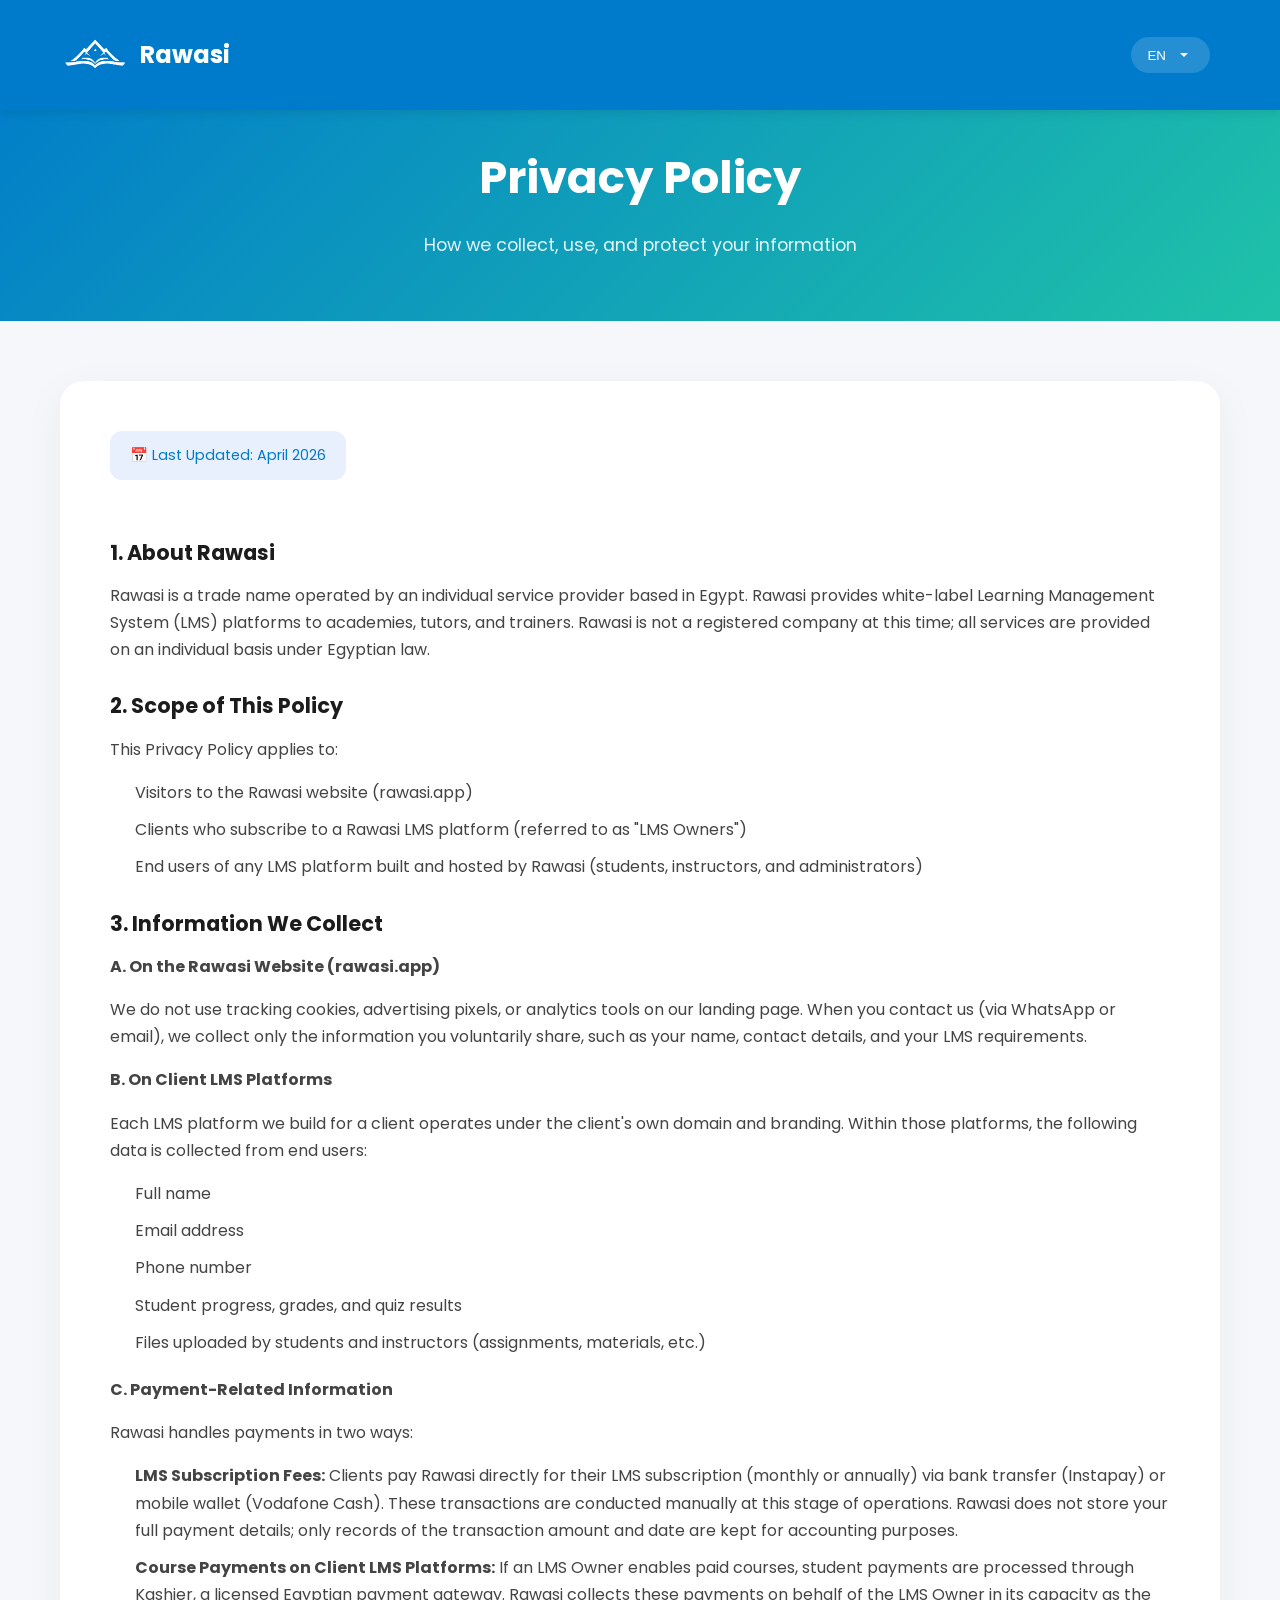
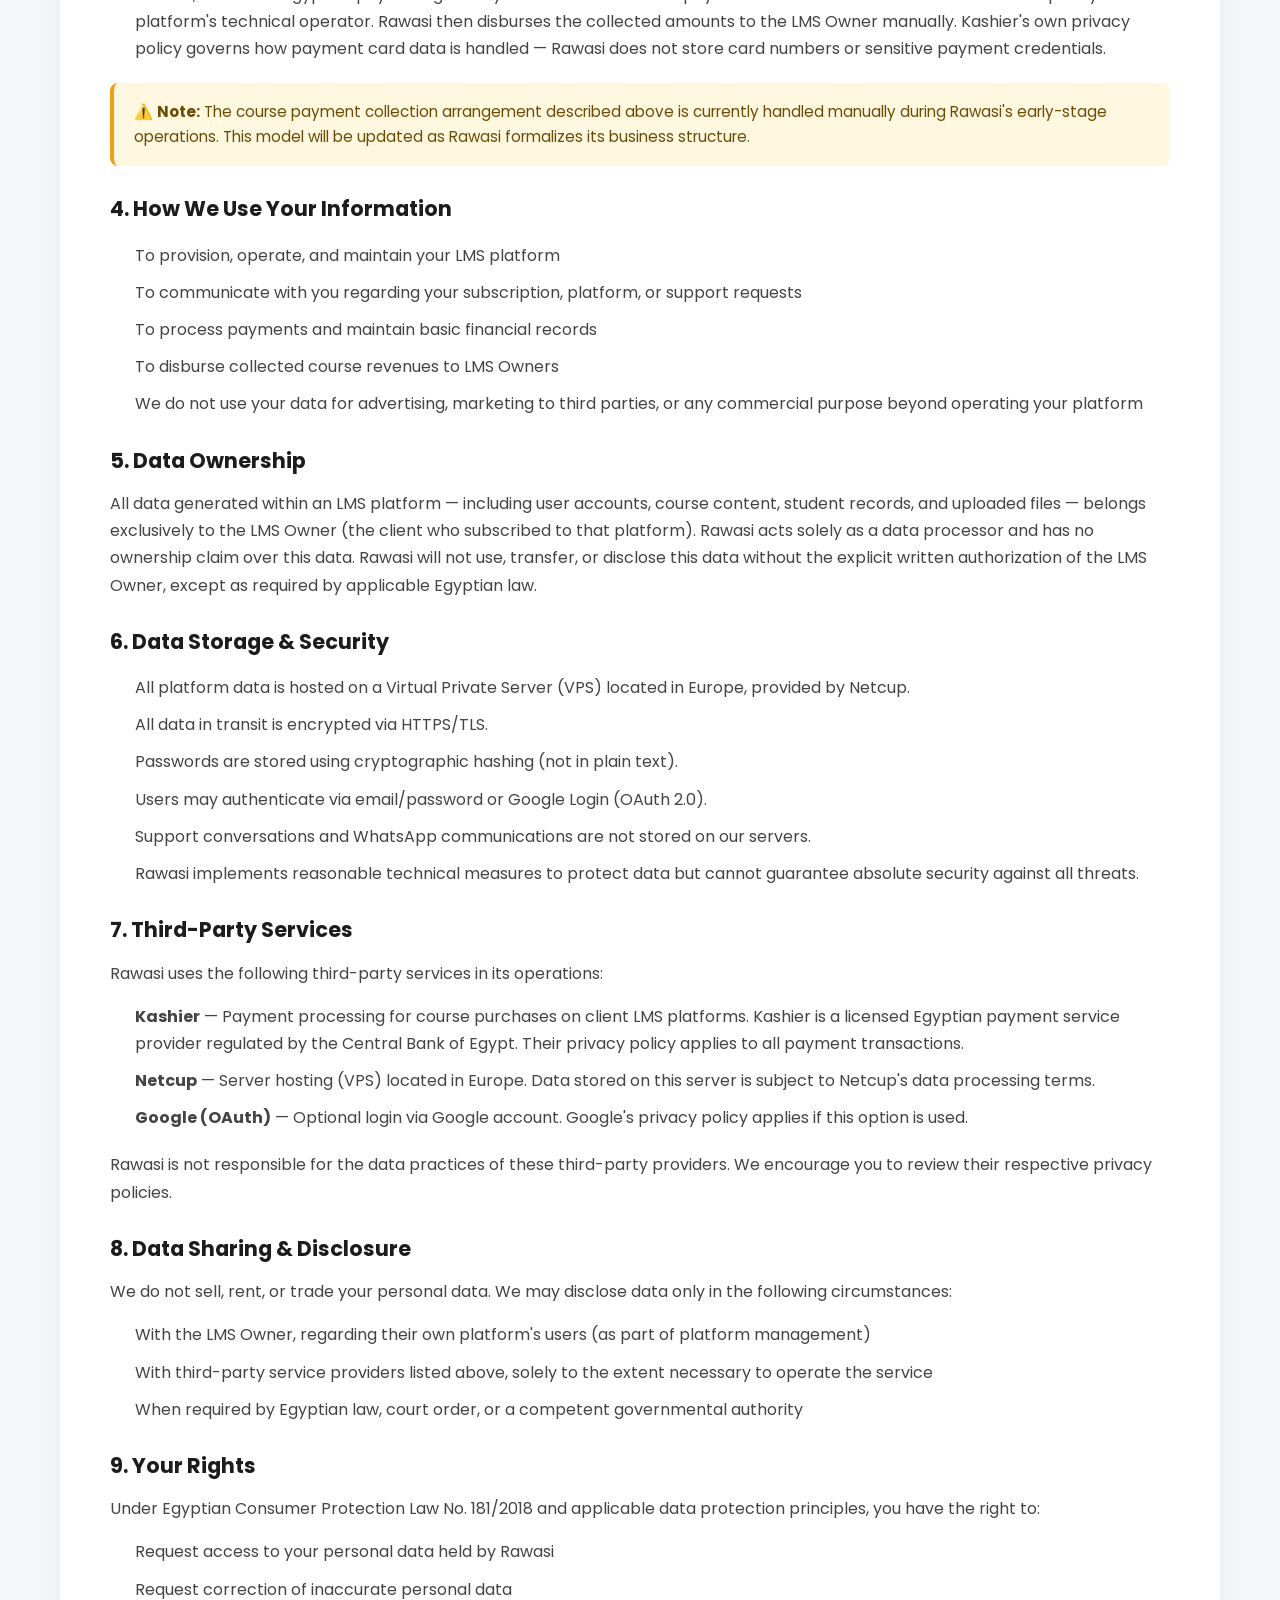
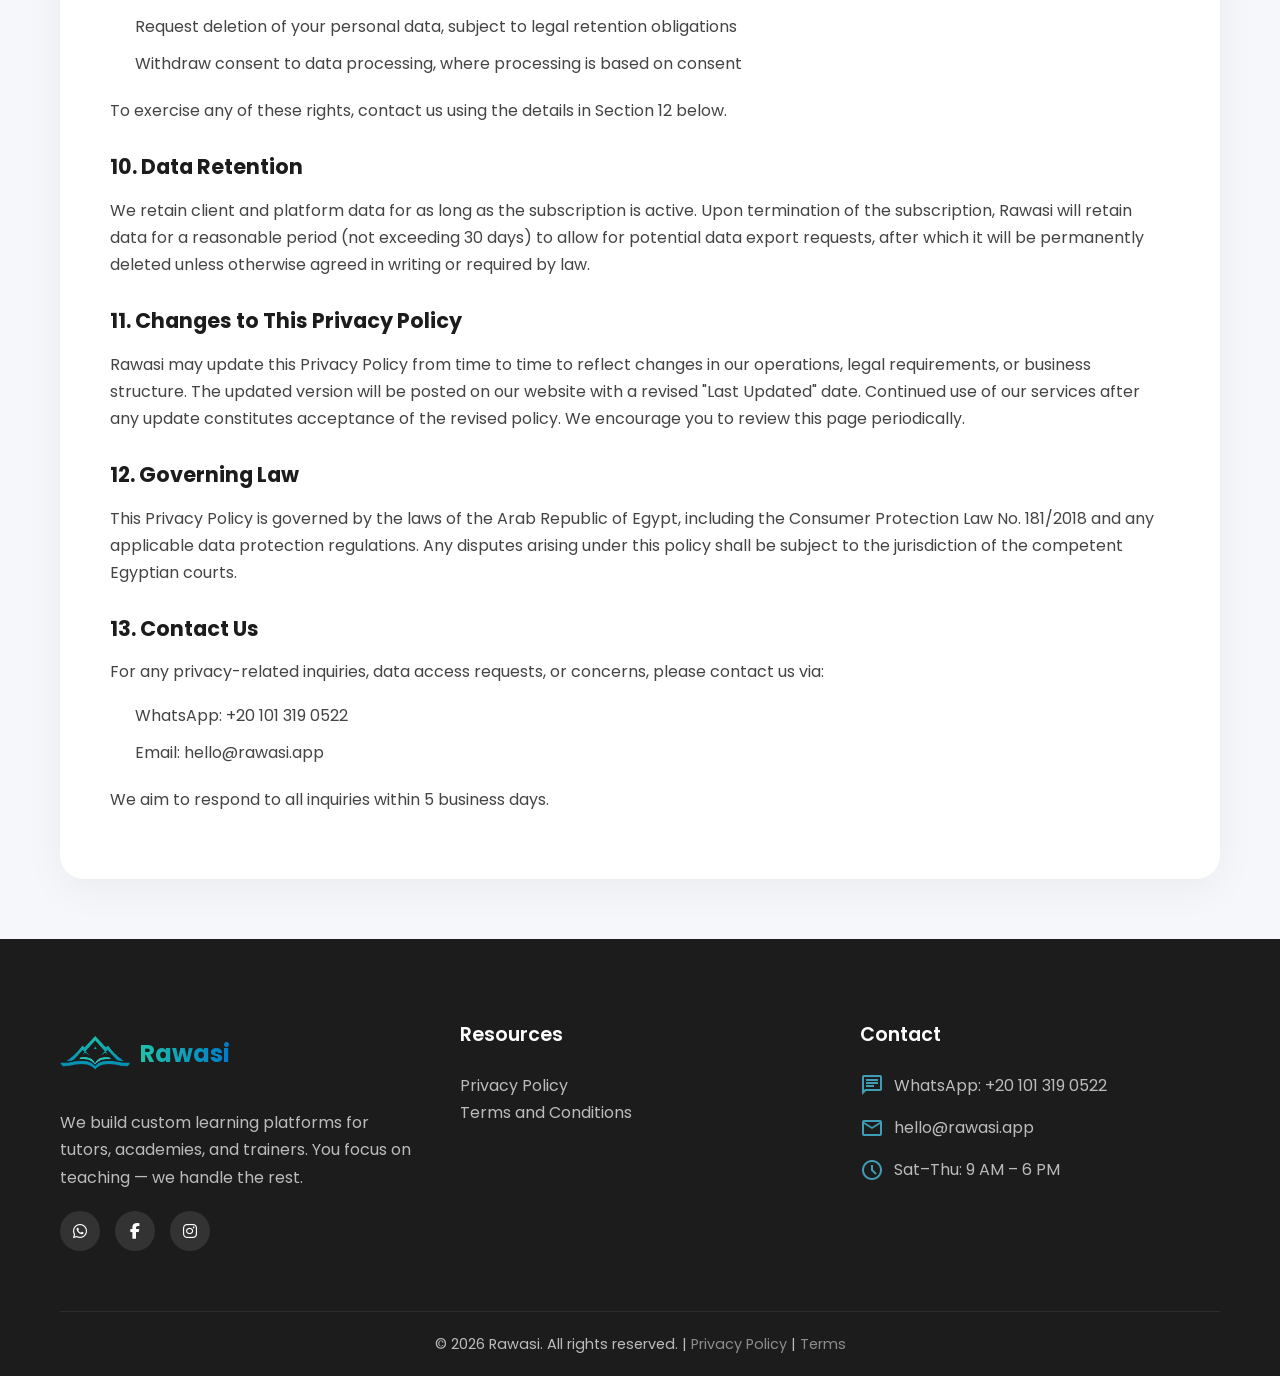
==== commit da24a952: "changes" ====
--- a/privacy-policy.html
+++ b/privacy-policy.html
@@ -241,6 +241,21 @@
             font-size: 0.9rem;
             color: var(--primary);
             display: inline-block;
+        }
+
+        .notice-box {
+            background: #fff8e1;
+            border-left: 4px solid #f59e0b;
+            padding: 16px 20px;
+            border-radius: 8px;
+            margin: 20px 0;
+            color: #6b4c00;
+            font-size: 0.95rem;
+        }
+
+        [dir="rtl"] .notice-box {
+            border-left: none;
+            border-right: 4px solid #f59e0b;
         }
 
         hr {
@@ -365,140 +380,290 @@
     <section class="content-section">
         <div class="container">
             <div class="legal-card">
-                <div class="last-updated" data-i18n="last_updated">📅 Last Updated: April, 2026</div>
-
-                <!-- ENGLISH CONTENT -->
+                <div class="last-updated" data-i18n="last_updated">📅 Last Updated: April 2026</div>
+
+                <!-- ==================== ENGLISH CONTENT ==================== -->
                 <div class="policy-content-en" data-lang-content="en">
-                    <h3>1. Introduction</h3>
-                    <p>
-                        Welcome to Rawasi! We respect your privacy and are committed to protecting your information. This policy explains how we collect, use, and safeguard your data when using our learning platforms.
-                    </p>
-
-                    <h3>2. Information We Collect</h3>
-                    <ul>
-                        <li>Landing Page: We do not collect any information. After contacting us, we ask questions to understand your LMS requirements.</li>
-                        <li>Within the platform: We collect the following data only:
-                            <ul>
-                                <li>Names</li>
-                                <li>Email addresses</li>
-                                <li>Phone numbers</li>
-                                <li>Student progress and grades</li>
-                                <li>Uploaded files by students and teachers</li>
-                            </ul>
+
+                    <h3>1. About Rawasi</h3>
+                    <p>
+                        Rawasi is a trade name operated by an individual service provider based in Egypt. Rawasi provides white-label Learning Management System (LMS) platforms to academies, tutors, and trainers. Rawasi is not a registered company at this time; all services are provided on an individual basis under Egyptian law.
+                    </p>
+
+                    <h3>2. Scope of This Policy</h3>
+                    <p>
+                        This Privacy Policy applies to:
+                    </p>
+                    <ul>
+                        <li>Visitors to the Rawasi website (rawasi.app)</li>
+                        <li>Clients who subscribe to a Rawasi LMS platform (referred to as "LMS Owners")</li>
+                        <li>End users of any LMS platform built and hosted by Rawasi (students, instructors, and administrators)</li>
+                    </ul>
+
+                    <h3>3. Information We Collect</h3>
+
+                    <p><strong>A. On the Rawasi Website (rawasi.app)</strong></p>
+                    <p>
+                        We do not use tracking cookies, advertising pixels, or analytics tools on our landing page. When you contact us (via WhatsApp or email), we collect only the information you voluntarily share, such as your name, contact details, and your LMS requirements.
+                    </p>
+
+                    <p><strong>B. On Client LMS Platforms</strong></p>
+                    <p>
+                        Each LMS platform we build for a client operates under the client's own domain and branding. Within those platforms, the following data is collected from end users:
+                    </p>
+                    <ul>
+                        <li>Full name</li>
+                        <li>Email address</li>
+                        <li>Phone number</li>
+                        <li>Student progress, grades, and quiz results</li>
+                        <li>Files uploaded by students and instructors (assignments, materials, etc.)</li>
+                    </ul>
+
+                    <p><strong>C. Payment-Related Information</strong></p>
+                    <p>
+                        Rawasi handles payments in two ways:
+                    </p>
+                    <ul>
+                        <li>
+                            <strong>LMS Subscription Fees:</strong> Clients pay Rawasi directly for their LMS subscription (monthly or annually) via bank transfer (Instapay) or mobile wallet (Vodafone Cash). These transactions are conducted manually at this stage of operations. Rawasi does not store your full payment details; only records of the transaction amount and date are kept for accounting purposes.
                         </li>
-                    </ul>
-
-                    <h3>3. Data Ownership & Usage</h3>
-                    <ul>
-                        <li>All data belongs to the client/academy owning the platform.</li>
-                        <li>We store data in our databases as a data processor only.</li>
-                        <li>We do not use the data for commercial or personal purposes.</li>
-                    </ul>
-
-                    <h3>4. Data Storage & Security</h3>
-                    <ul>
-                        <li>Data is hosted on a single VPS in Europe via Netcup.</li>
-                        <li>We use HTTPS and hashed passwords to secure data.</li>
-                        <li>Login is available via email/password or Google Login.</li>
-                        <li>We do not store chat messages or personal communications.</li>
-                    </ul>
-
-                    <h3>5. Payments</h3>
-                    <p>
-                        Rawasi does not collect any payments directly. All payments are handled by the client/academy according to their agreement with Rawasi.
-                    </p>
-
-                    <h3>6. Data Sharing</h3>
-                    <p>
-                        We do not share data with third parties without explicit consent, unless required by law.
-                    </p>
-
-                    <h3>7. Your Rights</h3>
-                    <ul>
-                        <li>You may request access to your data or correct it.</li>
-                        <li>You may request deletion of your data according to applicable laws.</li>
-                    </ul>
-
-                    <h3>8. Changes to this Privacy Policy</h3>
-                    <p>
-                        We may update this policy at any time. Changes take effect immediately upon posting on the website.
-                    </p>
-
-                    <h3>9. Contact Us</h3>
-                    <p>
-                        For any privacy-related inquiries, please contact us via:
+                        <li>
+                            <strong>Course Payments on Client LMS Platforms:</strong> If an LMS Owner enables paid courses, student payments are processed through Kashier, a licensed Egyptian payment gateway. Rawasi collects these payments on behalf of the LMS Owner in its capacity as the platform's technical operator. Rawasi then disburses the collected amounts to the LMS Owner manually. Kashier's own privacy policy governs how payment card data is handled — Rawasi does not store card numbers or sensitive payment credentials.
+                        </li>
+                    </ul>
+
+                    <div class="notice-box">
+                        ⚠️ <strong>Note:</strong> The course payment collection arrangement described above is currently handled manually during Rawasi's early-stage operations. This model will be updated as Rawasi formalizes its business structure.
+                    </div>
+
+                    <h3>4. How We Use Your Information</h3>
+                    <ul>
+                        <li>To provision, operate, and maintain your LMS platform</li>
+                        <li>To communicate with you regarding your subscription, platform, or support requests</li>
+                        <li>To process payments and maintain basic financial records</li>
+                        <li>To disburse collected course revenues to LMS Owners</li>
+                        <li>We do not use your data for advertising, marketing to third parties, or any commercial purpose beyond operating your platform</li>
+                    </ul>
+
+                    <h3>5. Data Ownership</h3>
+                    <p>
+                        All data generated within an LMS platform — including user accounts, course content, student records, and uploaded files — belongs exclusively to the LMS Owner (the client who subscribed to that platform). Rawasi acts solely as a data processor and has no ownership claim over this data. Rawasi will not use, transfer, or disclose this data without the explicit written authorization of the LMS Owner, except as required by applicable Egyptian law.
+                    </p>
+
+                    <h3>6. Data Storage & Security</h3>
+                    <ul>
+                        <li>All platform data is hosted on a Virtual Private Server (VPS) located in Europe, provided by Netcup.</li>
+                        <li>All data in transit is encrypted via HTTPS/TLS.</li>
+                        <li>Passwords are stored using cryptographic hashing (not in plain text).</li>
+                        <li>Users may authenticate via email/password or Google Login (OAuth 2.0).</li>
+                        <li>Support conversations and WhatsApp communications are not stored on our servers.</li>
+                        <li>Rawasi implements reasonable technical measures to protect data but cannot guarantee absolute security against all threats.</li>
+                    </ul>
+
+                    <h3>7. Third-Party Services</h3>
+                    <p>
+                        Rawasi uses the following third-party services in its operations:
+                    </p>
+                    <ul>
+                        <li><strong>Kashier</strong> — Payment processing for course purchases on client LMS platforms. Kashier is a licensed Egyptian payment service provider regulated by the Central Bank of Egypt. Their privacy policy applies to all payment transactions.</li>
+                        <li><strong>Netcup</strong> — Server hosting (VPS) located in Europe. Data stored on this server is subject to Netcup's data processing terms.</li>
+                        <li><strong>Google (OAuth)</strong> — Optional login via Google account. Google's privacy policy applies if this option is used.</li>
+                    </ul>
+                    <p>
+                        Rawasi is not responsible for the data practices of these third-party providers. We encourage you to review their respective privacy policies.
+                    </p>
+
+                    <h3>8. Data Sharing & Disclosure</h3>
+                    <p>
+                        We do not sell, rent, or trade your personal data. We may disclose data only in the following circumstances:
+                    </p>
+                    <ul>
+                        <li>With the LMS Owner, regarding their own platform's users (as part of platform management)</li>
+                        <li>With third-party service providers listed above, solely to the extent necessary to operate the service</li>
+                        <li>When required by Egyptian law, court order, or a competent governmental authority</li>
+                    </ul>
+
+                    <h3>9. Your Rights</h3>
+                    <p>
+                        Under Egyptian Consumer Protection Law No. 181/2018 and applicable data protection principles, you have the right to:
+                    </p>
+                    <ul>
+                        <li>Request access to your personal data held by Rawasi</li>
+                        <li>Request correction of inaccurate personal data</li>
+                        <li>Request deletion of your personal data, subject to legal retention obligations</li>
+                        <li>Withdraw consent to data processing, where processing is based on consent</li>
+                    </ul>
+                    <p>
+                        To exercise any of these rights, contact us using the details in Section 12 below.
+                    </p>
+
+                    <h3>10. Data Retention</h3>
+                    <p>
+                        We retain client and platform data for as long as the subscription is active. Upon termination of the subscription, Rawasi will retain data for a reasonable period (not exceeding 30 days) to allow for potential data export requests, after which it will be permanently deleted unless otherwise agreed in writing or required by law.
+                    </p>
+
+                    <h3>11. Changes to This Privacy Policy</h3>
+                    <p>
+                        Rawasi may update this Privacy Policy from time to time to reflect changes in our operations, legal requirements, or business structure. The updated version will be posted on our website with a revised "Last Updated" date. Continued use of our services after any update constitutes acceptance of the revised policy. We encourage you to review this page periodically.
+                    </p>
+
+                    <h3>12. Governing Law</h3>
+                    <p>
+                        This Privacy Policy is governed by the laws of the Arab Republic of Egypt, including the Consumer Protection Law No. 181/2018 and any applicable data protection regulations. Any disputes arising under this policy shall be subject to the jurisdiction of the competent Egyptian courts.
+                    </p>
+
+                    <h3>13. Contact Us</h3>
+                    <p>
+                        For any privacy-related inquiries, data access requests, or concerns, please contact us via:
+                    </p>
                     <ul>
                         <li>WhatsApp: +20 101 319 0522</li>
                         <li>Email: hello@rawasi.app</li>
                     </ul>
-                    </p>
+                    <p>We aim to respond to all inquiries within 5 business days.</p>
+
                 </div>
 
-                <!-- ARABIC CONTENT -->
+                <!-- ==================== ARABIC CONTENT ==================== -->
                 <div class="policy-content-ar" data-lang-content="ar" style="display: none;">
-                    <h3>1. المقدمة</h3>
-                    <p>
-                        مرحبًا بكم في رواسي! نحن نحترم خصوصيتك وملتزمون بحماية معلوماتك. توضح هذه السياسة كيفية جمع واستخدام وحماية بياناتك عند استخدام منصاتنا التعليمية.
-                    </p>
-
-                    <h3>2. المعلومات التي نجمعها</h3>
-                    <ul>
-                        <li>على صفحة الهبوط: لا نقوم بجمع أي بيانات. بعد تواصلك معنا، نسألك عن احتياجاتك لإنشاء منصتك.</li>
-                        <li>في المنصة التعليمية: نقوم بجمع البيانات التالية فقط:
-                            <ul>
-                                <li>الأسماء</li>
-                                <li>البريد الإلكتروني</li>
-                                <li>أرقام الهاتف</li>
-                                <li>تقدم الطلاب ودرجاتهم</li>
-                                <li>الملفات المرفوعة من قبل الطلاب والمعلمين</li>
-                            </ul>
+
+                    <h3>1. عن رواسي</h3>
+                    <p>
+                        رواسي هي اسم تجاري يُشغّله فرد مستقل مقيم في مصر. تقدم رواسي منصات تعليمية (LMS) بالعلامة البيضاء للأكاديميات والمدرسين والمدربين. رواسي ليست شركة مسجلة في الوقت الحالي، وتُقدَّم جميع الخدمات على أساس فردي وفقًا للقانون المصري.
+                    </p>
+
+                    <h3>2. نطاق هذه السياسة</h3>
+                    <p>
+                        تنطبق سياسة الخصوصية هذه على:
+                    </p>
+                    <ul>
+                        <li>زوار موقع رواسي (rawasi.app)</li>
+                        <li>العملاء المشتركين في منصة LMS عبر رواسي (يُشار إليهم بـ "أصحاب المنصات")</li>
+                        <li>المستخدمين النهائيين لأي منصة تعليمية مبنية ومستضافة عبر رواسي (الطلاب والمعلمون والمسؤولون)</li>
+                    </ul>
+
+                    <h3>3. المعلومات التي نجمعها</h3>
+
+                    <p><strong>أ. على موقع رواسي (rawasi.app)</strong></p>
+                    <p>
+                        لا نستخدم ملفات تعريف الارتباط للتتبع أو أي أدوات تحليل على صفحة الهبوط. عند تواصلك معنا (عبر واتساب أو البريد الإلكتروني)، نجمع فقط المعلومات التي تشاركها طوعًا، مثل اسمك وبيانات تواصلك ومتطلبات منصتك.
+                    </p>
+
+                    <p><strong>ب. على منصات العملاء التعليمية</strong></p>
+                    <p>
+                        تعمل كل منصة تعليمية نبنيها للعميل تحت نطاقه وعلامته التجارية الخاصة. يتم جمع البيانات التالية من المستخدمين النهائيين داخل تلك المنصات:
+                    </p>
+                    <ul>
+                        <li>الاسم الكامل</li>
+                        <li>البريد الإلكتروني</li>
+                        <li>رقم الهاتف</li>
+                        <li>تقدم الطالب، ودرجاته، ونتائج الاختبارات</li>
+                        <li>الملفات التي يرفعها الطلاب والمعلمون (الواجبات، المواد الدراسية، إلخ)</li>
+                    </ul>
+
+                    <p><strong>ج. المعلومات المتعلقة بالمدفوعات</strong></p>
+                    <p>
+                        تتعامل رواسي مع المدفوعات بطريقتين:
+                    </p>
+                    <ul>
+                        <li>
+                            <strong>رسوم الاشتراك في المنصة:</strong> يدفع العملاء رسوم اشتراكهم الشهرية أو السنوية مباشرةً لرواسي عبر التحويل البنكي (انستاباي) أو المحفظة الإلكترونية (فودافون كاش). تتم هذه المعاملات يدويًا في المرحلة الحالية. لا تحتفظ رواسي ببيانات الدفع الكاملة؛ يُحتفظ فقط بسجلات مبلغ وتاريخ المعاملة لأغراض المحاسبة.
                         </li>
-                    </ul>
-
-                    <h3>3. ملكية البيانات واستخدامها</h3>
-                    <ul>
-                        <li>البيانات ملك للعميل/الأكاديمية التي تمتلك المنصة.</li>
-                        <li>نخزن البيانات في قواعد بياناتنا كمعالج بيانات فقط.</li>
-                        <li>لا نستخدم البيانات لأي أغراض تجارية أو شخصية.</li>
-                    </ul>
-
-                    <h3>4. تخزين البيانات وأمانها</h3>
-                    <ul>
-                        <li>يتم استضافة البيانات على VPS واحد في أوروبا عبر مزود CloudNetcup.</li>
-                        <li>نستخدم بروتوكول HTTPS وكلمات مرور مشفرة لضمان الأمان.</li>
-                        <li>تسجيل الدخول متاح عبر البريد الإلكتروني وكلمة المرور أو Google Login.</li>
-                        <li>لا نقوم بتخزين محادثات الدعم أو أي تواصل شخصي.</li>
-                    </ul>
-
-                    <h3>5. المدفوعات</h3>
-                    <p>
-                        لا نقوم بجمع أي مدفوعات مباشرة. جميع المدفوعات تتم عبر العميل/الأكاديمية وفق اتفاقهم مع Rawasi.
-                    </p>
-
-                    <h3>6. مشاركة البيانات</h3>
-                    <p>
-                        لا يتم مشاركة البيانات مع أي طرف ثالث بدون موافقة صريحة، إلا إذا كان ذلك مطلوبًا بموجب القانون.
-                    </p>
-
-                    <h3>7. حقوقك</h3>
-                    <ul>
-                        <li>يمكنك طلب الوصول إلى بياناتك أو تصحيحها.</li>
-                        <li>يمكنك طلب حذف بياناتك وفق القوانين المعمول بها.</li>
-                    </ul>
-
-                    <h3>8. تغييرات سياسة الخصوصية</h3>
-                    <p>
-                        يحق لنا تعديل هذه السياسة في أي وقت. ستصبح التعديلات سارية بمجرد نشرها على الموقع.
-                    </p>
-
-                    <h3>9. الاتصال بنا</h3>
-                    <p>
-                        لأي استفسارات حول سياسة الخصوصية، يرجى التواصل عبر:
-                    <ul>
-                        <li>واتساب: 01013190522</li>
+                        <li>
+                            <strong>مدفوعات الكورسات على منصات العملاء:</strong> إذا أتاح صاحب المنصة كورسات مدفوعة، تُعالَج مدفوعات الطلاب عبر Kashier، بوابة دفع مرخصة في مصر. تقوم رواسي بتحصيل هذه المبالغ نيابةً عن صاحب المنصة بصفتها المشغّل التقني للمنصة، ثم تقوم بتحويل المبالغ المحصّلة يدويًا إلى صاحب المنصة. تحكم سياسة خصوصية Kashier الخاصة كيفية التعامل مع بيانات بطاقات الدفع — لا تحتفظ رواسي بأرقام البطاقات أو بيانات الدفع الحساسة.
+                        </li>
+                    </ul>
+
+                    <div class="notice-box">
+                        ⚠️ <strong>ملاحظة:</strong> يُدار ترتيب تحصيل مدفوعات الكورسات المذكور أعلاه يدويًا خلال المراحل الأولى من تشغيل رواسي. سيتم تحديث هذا النموذج مع نمو الهيكل التجاري لرواسي.
+                    </div>
+
+                    <h3>4. كيفية استخدام معلوماتك</h3>
+                    <ul>
+                        <li>لإعداد وتشغيل وصيانة منصتك التعليمية</li>
+                        <li>للتواصل معك بشأن اشتراكك أو منصتك أو طلبات الدعم</li>
+                        <li>لمعالجة المدفوعات والاحتفاظ بالسجلات المالية الأساسية</li>
+                        <li>لصرف عائدات الكورسات المحصّلة لأصحاب المنصات</li>
+                        <li>لا نستخدم بياناتك للإعلانات أو التسويق لأطراف ثالثة أو لأي غرض تجاري خارج نطاق تشغيل منصتك</li>
+                    </ul>
+
+                    <h3>5. ملكية البيانات</h3>
+                    <p>
+                        جميع البيانات المُولَّدة داخل منصة LMS — بما في ذلك حسابات المستخدمين ومحتوى الكورسات وسجلات الطلاب والملفات المرفوعة — تعود بالكامل لصاحب المنصة (العميل المشترك في تلك المنصة). تعمل رواسي فقط بصفة معالج للبيانات وليس لها أي ادعاء بملكية هذه البيانات. لن تستخدم رواسي هذه البيانات أو تنقلها أو تُفصح عنها دون إذن كتابي صريح من صاحب المنصة، إلا إذا اقتضى ذلك القانون المصري المعمول به.
+                    </p>
+
+                    <h3>6. تخزين البيانات وأمانها</h3>
+                    <ul>
+                        <li>تُستضاف جميع بيانات المنصات على خادم VPS موجود في أوروبا، مقدَّم عبر Netcup.</li>
+                        <li>جميع البيانات المنقولة مشفّرة عبر HTTPS/TLS.</li>
+                        <li>تُخزَّن كلمات المرور باستخدام التشفير المزدوج (hashing) وليس بصيغة نص عادي.</li>
+                        <li>يمكن للمستخدمين تسجيل الدخول عبر البريد الإلكتروني/كلمة المرور أو عبر Google Login (OAuth 2.0).</li>
+                        <li>لا تُخزَّن محادثات الدعم أو مراسلات واتساب على خوادمنا.</li>
+                        <li>تتخذ رواسي تدابير تقنية معقولة لحماية البيانات، غير أنها لا تستطيع ضمان الأمان المطلق ضد جميع التهديدات.</li>
+                    </ul>
+
+                    <h3>7. الخدمات الخارجية</h3>
+                    <p>
+                        تستخدم رواسي الخدمات الخارجية التالية في عملياتها:
+                    </p>
+                    <ul>
+                        <li><strong>Kashier</strong> — معالجة مدفوعات الكورسات على منصات العملاء. Kashier مزود خدمة دفع مرخص في مصر وخاضع لرقابة البنك المركزي المصري. تنطبق سياسة الخصوصية الخاصة بهم على جميع معاملات الدفع.</li>
+                        <li><strong>Netcup</strong> — استضافة الخادم (VPS) في أوروبا. البيانات المخزنة على هذا الخادم خاضعة لشروط معالجة البيانات الخاصة بـ Netcup.</li>
+                        <li><strong>Google (OAuth)</strong> — تسجيل الدخول الاختياري عبر حساب Google. تنطبق سياسة خصوصية Google في حال استخدام هذا الخيار.</li>
+                    </ul>
+                    <p>
+                        رواسي غير مسؤولة عن ممارسات البيانات الخاصة بمزودي الخدمات الخارجيين هؤلاء. نشجعك على مراجعة سياسات الخصوصية الخاصة بهم.
+                    </p>
+
+                    <h3>8. مشاركة البيانات والإفصاح عنها</h3>
+                    <p>
+                        لا نبيع بياناتك الشخصية أو نؤجرها أو نتاجر بها. لا نُفصح عن البيانات إلا في الحالات التالية:
+                    </p>
+                    <ul>
+                        <li>مع صاحب المنصة، فيما يتعلق بمستخدمي منصته (كجزء من إدارة المنصة)</li>
+                        <li>مع مزودي الخدمات الخارجيين المذكورين أعلاه، بالقدر الضروري فقط لتشغيل الخدمة</li>
+                        <li>عند اشتراط القانون المصري أو أمر المحكمة أو جهة حكومية مختصة ذلك</li>
+                    </ul>
+
+                    <h3>9. حقوقك</h3>
+                    <p>
+                        بموجب قانون حماية المستهلك المصري رقم 181 لسنة 2018 ومبادئ حماية البيانات المعمول بها، يحق لك:
+                    </p>
+                    <ul>
+                        <li>طلب الاطلاع على بياناتك الشخصية التي تحتفظ بها رواسي</li>
+                        <li>طلب تصحيح البيانات الشخصية غير الدقيقة</li>
+                        <li>طلب حذف بياناتك الشخصية، مع مراعاة الالتزامات القانونية للاحتفاظ بالبيانات</li>
+                        <li>سحب الموافقة على معالجة البيانات، حيث تستند المعالجة إلى الموافقة</li>
+                    </ul>
+                    <p>
+                        لممارسة أي من هذه الحقوق، تواصل معنا عبر البيانات الواردة في البند 12 أدناه.
+                    </p>
+
+                    <h3>10. مدة الاحتفاظ بالبيانات</h3>
+                    <p>
+                        نحتفظ ببيانات العميل والمنصة طوال مدة سريان الاشتراك. عند انتهاء الاشتراك، تحتفظ رواسي بالبيانات لمدة معقولة (لا تتجاوز 30 يومًا) للسماح بطلبات تصدير البيانات، وبعدها تُحذف نهائيًا ما لم يُتفق على خلاف ذلك كتابيًا أو يقتضيه القانون.
+                    </p>
+
+                    <h3>11. التغييرات على سياسة الخصوصية</h3>
+                    <p>
+                        قد تُحدّث رواسي سياسة الخصوصية هذه من وقت لآخر لتعكس التغييرات في عملياتها أو المتطلبات القانونية أو الهيكل التجاري. ستُنشر النسخة المحدثة على موقعنا مع تاريخ "آخر تحديث" مُعدَّل. استمرارك في استخدام خدماتنا بعد أي تحديث يُعدّ قبولًا للسياسة المُعدَّلة. نشجعك على مراجعة هذه الصفحة بانتظام.
+                    </p>
+
+                    <h3>12. القانون الحاكم</h3>
+                    <p>
+                        تخضع سياسة الخصوصية هذه لقوانين جمهورية مصر العربية، بما في ذلك قانون حماية المستهلك رقم 181 لسنة 2018 وأي لوائح حماية بيانات معمول بها. تختص المحاكم المصرية المختصة بالنظر في أي نزاعات تنشأ بموجب هذه السياسة.
+                    </p>
+
+                    <h3>13. الاتصال بنا</h3>
+                    <p>
+                        لأي استفسارات تتعلق بالخصوصية أو طلبات الوصول إلى البيانات أو الشكاوى، يرجى التواصل معنا عبر:
+                    </p>
+                    <ul>
+                        <li>واتساب: 01013190522+20</li>
                         <li>البريد الإلكتروني: hello@rawasi.app</li>
                     </ul>
-                    </p>
+                    <p>نهدف إلى الرد على جميع الاستفسارات خلال 5 أيام عمل.</p>
+
                 </div>
             </div>
         </div>
@@ -515,8 +680,8 @@
                 </div>
                 <p data-i18n="footer_about">We build custom learning platforms for tutors, academies, and trainers. No tech skills needed — just your vision, and we bring it to life.</p>
                 <div class="social-links">
-                    <a href="https://wa.me/201234567890" class="social-link"><i class="fab fa-whatsapp"></i></a>
-                    <a href="https://www.facebook.com/mohammed.tamer.3745/" class="social-link"><i class="fab fa-facebook-f"></i></a>
+                    <a href="https://wa.me/201013190522" class="social-link"><i class="fab fa-whatsapp"></i></a>
+                    <a href="https://www.facebook.com/rawasi.platform/" class="social-link"><i class="fab fa-facebook-f"></i></a>
                     <a href="https://www.instagram.com/rawasi.platform/" class="social-link"><i class="fab fa-instagram"></i></a>
                 </div>
             </div>
@@ -529,30 +694,22 @@
                 </ul>
             </div>
 
-            <div class="footer-links">
-                <h3 class="footer-heading" data-i18n="footer_links2">Resources</h3>
-                <ul class="footer-links">
-                    <li><a href="privacy-policy" class="footer-link" data-i18n="footer_link5">Privacy Policy</a></li>
-                    <li><a href="terms-and-conditions" class="footer-link" data-i18n="footer_link6">Terms and Conditions</a></li>
-                </ul>
-            </div>
-
             <div class="footer-contact">
                 <h3 class="footer-heading" data-i18n="footer_contact">Contact Us</h3>
-                <p><span class="material-symbols-outlined icon">chat</span> <span data-i18n="footer_whatsapp">WhatsApp: +20 123 456 7890</span></p>
+                <p><span class="material-symbols-outlined icon">chat</span> <span data-i18n="footer_whatsapp">WhatsApp: +20 101 319 0522</span></p>
                 <p><span class="material-symbols-outlined icon">mail</span> <span data-i18n="footer_email">hello@rawasi.app</span></p>
                 <p><span class="material-symbols-outlined icon">schedule</span> <span data-i18n="footer_hours">Sat-Thu: 9am - 6pm</span></p>
             </div>
         </div>
 
         <div class="footer-bottom">
-            <p>&copy; <span data-i18n="footer_copyright">2026 Rawasi. All rights reserved.</span> | <a href="#" class="footer-link" data-i18n="footer_privacy">Privacy Policy</a> | <a href="#" class="footer-link" data-i18n="footer_terms">Terms</a></p>
+            <p>&copy; <span data-i18n="footer_copyright">2026 Rawasi. All rights reserved.</span> | <a href="privacy-policy" class="footer-link" data-i18n="footer_privacy">Privacy Policy</a> | <a href="terms-and-conditions" class="footer-link" data-i18n="footer_terms">Terms</a></p>
         </div>
     </div>
 </footer>
+
 <script src="assets/js/localization.js"></script>
 <script>
-
     let currentLang = localStorage.getItem('rawasi-lang') || 'en';
 
     function updatePageLanguage(lang) {
@@ -563,7 +720,7 @@
 
         document.querySelectorAll('[data-i18n]').forEach(el => {
             const key = el.getAttribute('data-i18n');
-            if (translations[lang] && translations[lang][key]) {
+            if (translations && translations[lang] && translations[lang][key]) {
                 if (el.tagName === 'INPUT' || el.tagName === 'TEXTAREA') {
                     el.value = translations[lang][key];
                 } else {
@@ -585,7 +742,7 @@
     // Mobile menu
     const mobileBtn = document.getElementById('mobile-menu-btn');
     const navLinks = document.getElementById('nav-links');
-    if(mobileBtn) {
+    if (mobileBtn) {
         mobileBtn.addEventListener('click', () => {
             navLinks.classList.toggle('active');
         });
@@ -594,7 +751,7 @@
     // Language dropdown
     const dropdownToggle = document.querySelector('.dropdown-toggle');
     const dropdownMenu = document.querySelector('.dropdown-menu');
-    if(dropdownToggle) {
+    if (dropdownToggle) {
         dropdownToggle.addEventListener('click', (e) => {
             e.stopPropagation();
             dropdownMenu.classList.toggle('show');
@@ -602,7 +759,7 @@
     }
 
     document.querySelectorAll('.dropdown-menu button').forEach(btn => {
-        btn.addEventListener('click', (e) => {
+        btn.addEventListener('click', () => {
             const lang = btn.dataset.lang;
             updatePageLanguage(lang);
             dropdownMenu.classList.remove('show');
@@ -610,7 +767,7 @@
     });
 
     document.addEventListener('click', () => {
-        if(dropdownMenu) dropdownMenu.classList.remove('show');
+        if (dropdownMenu) dropdownMenu.classList.remove('show');
     });
 
     // Initialize
